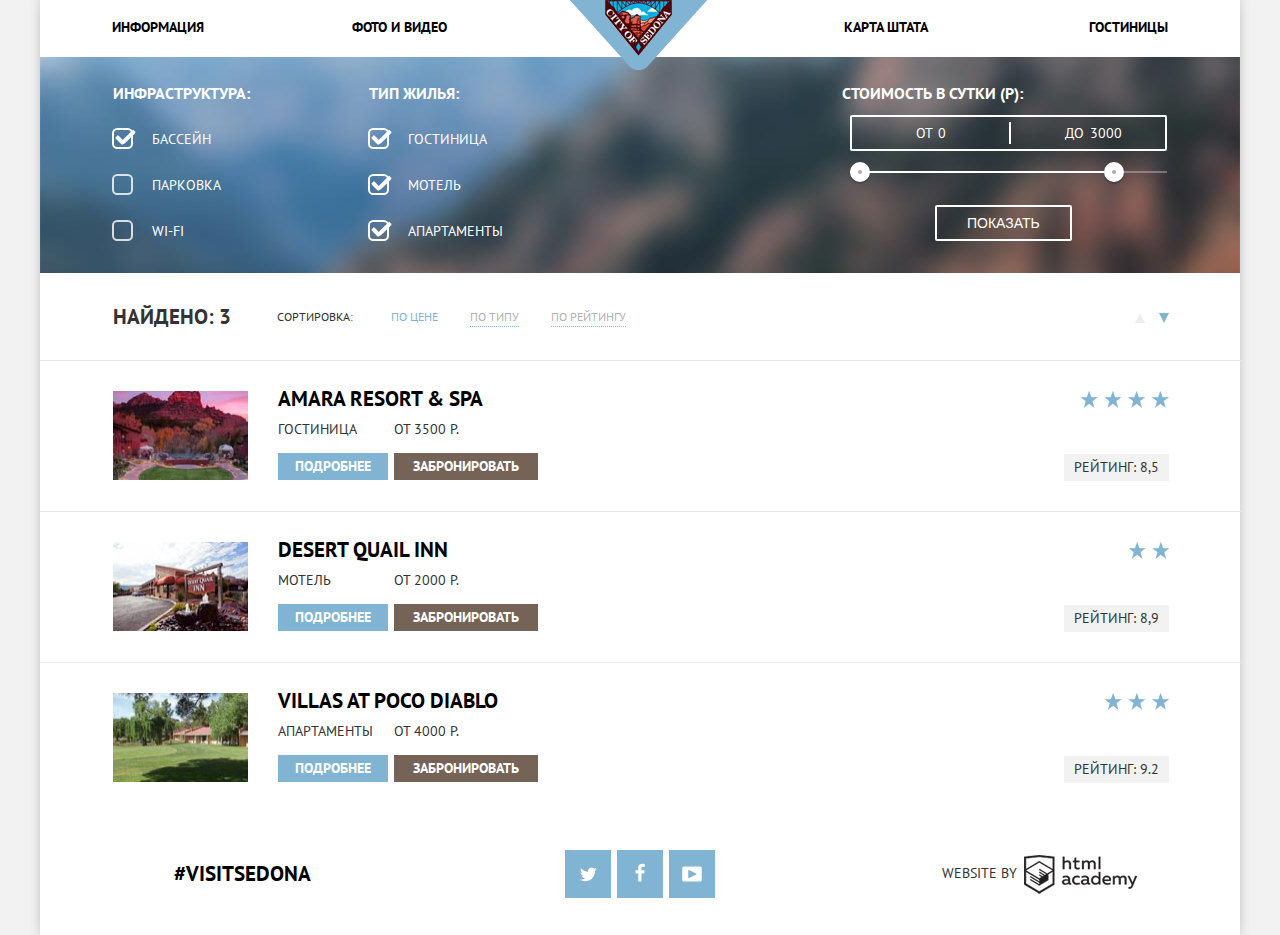
==== catalog.html @ 195c239a "Правки №4 20.11.2016" ====
<!DOCTYPE HTML>
<html lang="ru">
	<head>
		<title>Седона | Поиск гостиницы</title>
		<meta charset="utf-8">
		<link rel="stylesheet" href="https://fonts.googleapis.com/css?family=PT+Sans">
		<link rel="stylesheet" href="css/normalize.css">
		<link rel="stylesheet" href="css/style.css">
	</head>
	<body>
		<div class="container">
			<header>
				<nav class="main-navigation">
					<ul>
						<li>
							<a href="#">Информация</a>
						</li>
						<li>
							<a href="#">Фото и видео</a>
						</li>
						<li>
							<a href="#">Карта штата</a>
						</li>
						<li>
							<a>Гостиницы</a>
						</li>
					</ul>
					<div class="logo">
						<a href="index.html">
							<img src="img/logo.png" width="138" height="70" title="Главная">
						</a>
					</div>
				</nav>
			</header>
			<main>
				<div class="hotel-filter clearfix">
					<form class="hotel-filter-form" action="https://echo.htmlacademy.ru" method="get">
						<fieldset class="filter-block infrastructure">
							<legend>Инфраструктура:</legend>
							<label class="filter-checkbox">
								<input type="checkbox" name="pool" value="infrastructure" checked>
								<span class="checkbox-indicator"></span>
								Бассейн
							</label>
							<label class="filter-checkbox">
								<input type="checkbox" name="parking" value="infrastructure">
								<span class="checkbox-indicator"></span>
								Парковка
							</label>
							<label class="filter-checkbox">
								<input type="checkbox" name="wi-fi" value="infrastructure">
								<span class="checkbox-indicator"></span>
								Wi-Fi
							</label>
						</fieldset>
						<fieldset class="filter-block property-type">
							<legend>Тип жилья:</legend>
							<label class="filter-checkbox">
								<input type="checkbox" name="hotel" value="property-type" checked>
								<span class="checkbox-indicator"></span>
								Гостиница
							</label>
							<label class="filter-checkbox">
								<input type="checkbox" name="motel" value="property-type" checked>
								<span class="checkbox-indicator"></span>
								Мотель
							</label>
							<label class="filter-checkbox">
								<input type="checkbox" name="apartments" value="property-type" checked>
								<span class="checkbox-indicator"></span>
								Апартаменты
							</label>
						</fieldset>
						<fieldset class="filter-block cost-range">
							<legend class="cost-range-title">Стоимость в сутки (Р):</legend>
							<div class="price-controls">
								<label class="min-price">
									От
									<input type="text" name="min-price" value="0">
								</label>
								<label class="max-price">
									До
									<input type="text" name="max-price" value="3000">
								</label>
							</div>
							<div class="range-controls">
								<div class="scale">
									<div class="bar"></div>
								</div>
								<div class="range-toggle range-toggle-min"></div>
								<div class="range-toggle range-toggle-max"></div>
								<button class="btn filter-form-btn" type="submit" title="Показать результаты поиска">Показать</button>
						</fieldset>
					</form>
				</div>
				<div class="inner-content">
					<div class="sort clearfix">
						<p>Найдено: <span>3</span></p>
						<div class="sort-choice">
							<span>Сортировка:</span>
							<div class="sort-type">
								<a class="active">По цене</a>
								<a href="#">По типу</a>
								<a href="#">По рейтингу</a>
							</div>
							<div class="sort-arrows">
								<a class="arrow arrow-up" href="#">Стрелка вверх</a>
								<a class="arrow arrow-down active">Стрелка вниз</a>
							</div>
						</div>	
					</div>
					<div class="sort-result">
						<div class="sort-result-row">
							<div class="hotel-photo">
								<img src="img/hotels/amara-resort-spa.jpg" width="135" height="89" alt="Amara Resort &amp; SPA">
							</div>
							<div class="hotel-description">
								<h2 class="hotel-title">
									<a href="#">Amara Resort &amp; SPA</a>
								</h2>
								<div class="hotel-info">
									<span class="hotel-type">Гостиница</span>
									<a class="btn more-info-btn" href="#">Подробнее</a>
								</div>
								<div class="book-block">
									<span class="hotel-price">От 3500 Р.</span>
									<a class="btn book-btn" href="#">Забронировать</a>
								</div>
							</div>
							<div class="hotel-rate">
								<div class="hotel-rate-star amara-resort-spa"></div>
								<div class="hotel-rate-number">Рейтинг: 8,5</div>
							</div>
						</div>
						<div class="sort-result-row">
							<div class="hotel-photo">
								<img src="img/hotels/desert-quail-inn.jpg" width="135" height="89" alt="Desert Quail Inn">
							</div>
							<div class="hotel-description">
								<h2 class="hotel-title">
									<a href="#">Desert Quail Inn</a>
								</h2>
								<div class="hotel-info">
									<span class="hotel-type">Мотель</span>
									<a class="btn more-info-btn" href="#">Подробнее</a>
								</div>
								<div class="book-block">
									<span class="hotel-price">От 2000 Р.</span>
									<a class="btn book-btn" href="#">Забронировать</a>
								</div>
							</div>
							<div class="hotel-rate">
								<div class="hotel-rate-star desert-quail-inn"></div>
								<div class="hotel-rate-number">Рейтинг: 8,9</div>
							</div>
						</div>
						<div class="sort-result-row">
							<div class="hotel-photo">
								<img src="img/hotels/villas-at-poco-diablo.jpg" width="135" height="89" alt="Villas at Poco Diablo">
							</div>
								<div class="hotel-description">
								<h2 class="hotel-title">
									<a href="#">Villas at Poco Diablo</a>
								</h2>
								<div class="hotel-info">
									<span class="hotel-type">Апартаменты</span>
									<a class="btn more-info-btn" href="#">Подробнее</a>
								</div>
								<div class="book-block">
									<span class="hotel-price">От 4000 Р.</span>
									<a class="btn book-btn" href="#">Забронировать</a>
								</div>
							</div>
							<div class="hotel-rate">
								<div class="hotel-rate-star villas-poco-diablo"></div>
								<div class="hotel-rate-number">Рейтинг: 9.2</div>
							</div>
						</div>
					</div>
				</div>
			</main>
			<footer class="main-footer clearfix">
				<a class="hashtag" href="#">#VisitSedona</a>
				<div class="footer-social">
					<a class="social-button social-button-tw" href="#">Twitter</a>
					<a class="social-button social-button-fb" href="#">Facebook</a>
					<a class="social-button social-button-yt" href="#">Youtube</a>
				</div>
				<div class="copyright">
					<p class="copyright-text">Website by</p>
					<a class="copyright-icon" href="https://htmlacademy.ru">
						<img src="img/copyright-icon.png" width="113" height="39" alt="HTML Academy">
					</a>
				</div>
			</footer>
		</div>
	</body>
</html>
---- css/style.css ----
body {
	font-weight: 400;
	font-size: 14px;
	line-height: 21px;
	font-family: "PT Sans", "Arial", sans-serif;
	color: #333333;
	text-transform: uppercase;

	background-color: #f2f2f2;
}

img {
	display: block;
	max-width: 100%;
	max-height: auto;
}

.clearfix {
	content: "";
	display: table;
	clear: both;
}

.container {
	position: relative;
	width: 1200px;
	margin: 0 auto;
	background-color: #ffffff;
	box-shadow: 0 0 10px rgba(0, 1, 1, 0.2);
}


/*main-page*/


/*main-page navigation*/


.main-navigation {
	position: relative;
	padding: 0 72px;
}

.main-navigation ul {
	margin: 0;
	padding: 0;
	font-size: 0;
	list-style: none;
}

.main-navigation li {
	display: inline-block;
	width: 240px;
	padding: 14px 0;
	vertical-align: top;
}

.main-navigation li:nth-child(4n+1),
.main-navigation li:nth-child(4n+2) {
	text-align: left;
}

.main-navigation li:nth-child(4n+2) {
	margin-right: 96px;
}

.main-navigation li:nth-child(4n+3),
.main-navigation li:nth-child(4n+4) {
	text-align: right;
}

.main-navigation a {
	font-weight: 700;
	font-size: 14px;
	line-height: 26px;
	color: #000000;
	text-decoration: none;
}

.main-navigation a:hover {
	color: #81b3d2;
}

.main-navigation a:active {
	color: #b2b2b2;
}

.main-navigation .active {
	color: #766357;
}

.main-navigation .active:hover {
	color: #604e43;
}

.main-navigation .active:active {
	color: #d6d0cc;
}

.logo {
	position: absolute;
	top: 0;
	left: 530px;
	z-index: 10;
	width: 138px;
	height: 70px;
}


/*main-page main-content*/


.index-intro {
	position: relative;
	width: 100%;
	height: 507px;

	background: url("../img/main/intro-shape.png") no-repeat 0 450px,
	#7fb4d3 url("../img/main/intro-photo.jpg") no-repeat 0 -55px;
}

.intro-text {
	position: absolute;
	top: 76px;
	left: 370px;
}

.index-intro-title h1 {
	width: 500px;
	margin: 0 auto;
	margin-top: 60px;
	margin-bottom: 26px;
	font-size: 21px;
	line-height: 26px;
	text-align: center;
}

.index-intro-title p {
	width: 500px;
	margin: 0 auto;
	margin-bottom: 51px;
	font-size: 14px;
	line-height: 26px;
	text-align: center;
}

.index-left-column,
.index-center-column {
	float: left;
}

.index-right-column {
	float: right;
}

.reason-row:last-child {
	background-color: #eeeeee;
}

.reason-text {
	width: 400px;
	text-align: center;
	padding-bottom: 42px;
}

.reason-best {
	padding-bottom: 36px;
	color: #ffffff;
	background-color: #81b3d2;
}

.reason-text h2 {
	margin-top: 48px;
	margin-bottom: 25px;
	font-size: 21px;
	line-height: 21px;
}

.reason-best h2 {
	margin-top: 55px;
	margin-bottom: 25px;
	font-size: 21px;
	line-height: 21px;
}

.reason-number {
	display: block;
	margin-bottom: 21px;
}

.reason-text p {
	padding: 0 60px;
}

.reason-best p {
	padding: 0 49px;
}

.reason-photo {
	width: 800px;
}

.features-item {
	width: 400px;
	text-align: center;
}

.feature-icon {
	width: 75px;
	height: 75px;
	margin: 0 auto;
	margin-top: 59px;
	margin-bottom: 29px;
}

.house-icon {
	background: url("../img/main/house-icon.png") no-repeat 50% 50%;
	background-size: 75px 72px;
}

.burger-icon {
	background: url("../img/main/burger-icon.png") no-repeat 50% 50%;
	background-size: 74px 70px;
}

.present-icon {
	background: url("../img/main/present-icon.png") no-repeat 50% 50%;
	background-size: 64px 76px;
}

.features-item h2 {
	margin-bottom: 24px;
}

.features-item p {
	margin-bottom: 75px;
	padding: 0 55px;
	padding-bottom: 5px;
}

.hotel-search-intro strong {
	display: block;
	width: 575px;
	margin: 0 auto;
	margin-top: 57px;
	margin-bottom: 31px;
	font-weight: 700;
	font-size: 30px;
	line-height: 24px;
	text-align: center;
}

.hotel-search-intro p {
	width: 440px;
	margin: 0 auto;
	margin-bottom: 48px;
	line-height: 24px;
	text-align: center;
}

.search-form-btn {
	display: block;
	width: 568px;
	margin: 0 auto;
	padding: 29px 0;
	font-size: 21px;
	line-height: 26px;
	color: #ffffff;
	text-align: center;
	text-decoration: none;
	background-color: #766357;
}

.index-map {
	width: 1200px;
	height: 594px;
	background: #e5f0d0 url("../img/main/map.jpg") no-repeat -40px -153px;
}


/*inner-page*/


/*inner-page filter*/


.hotel-filter {
	width: 1200px;
	padding-top: 26px;
	padding-bottom: 6px;
	font-size: 0;
	color: #ffffff;
	background: #859eb3 url("../img/hotels/filter-background.jpg") no-repeat 0 -55px;
	background-size: 100% auto;
}

.hotel-filter-form {
	margin: 0 73px;
}

.filter-block {
	display: inline-block;
	vertical-align: top;
}

.infrastructure,
.property-type {
	float: left;
	width: 240px;
}

.hotel-filter-form fieldset {
	margin: 0;
	padding: 0;
	font-size: 14px;
	border: none;
}

.hotel-filter-form .property-type {
	padding-left: 16px;
}

.hotel-filter-form legend {
	margin-bottom: 25px;
	font-weight: 700;
	font-size: 16px;
	line-height: 21px;
}

.hotel-filter-form label {
	position: relative;
	display: block;
	margin: 0;
	margin-bottom: 25px;
	padding: 0;
	padding-left: 39px;
	cursor: pointer;
}

.filter-checkbox input[type="checkbox"] {
	display: none;
}

.filter-checkbox input[type="checkbox"] + .checkbox-indicator {
	position: absolute;
	top: -1px;
	left: -1px;
	z-index: 1;
	width: 17px;
	height: 17px;
	border-radius: 25%;
	border: 2px solid #ffffff;
	opacity: 0.8;
}

.filter-checkbox input[type="checkbox"]:checked + .checkbox-indicator {
	opacity: 1;
}

.filter-checkbox input[type="checkbox"]:checked + .checkbox-indicator::before {
	content: "";
	position: absolute;
	z-index: 2;
	top: 5px;
	left: 6px;
	width: 17px;
	height: 4px;
	background-color: #ffffff;
	border-radius: 15%;
}

.filter-checkbox input[type="checkbox"]:checked + .checkbox-indicator::after {
	content: "";
	position: absolute;
	top: 8px;
	left: 1px;
	width: 10px;
	height: 4px;
	background-color: #ffffff;
	border-radius: 15%;
}

.filter-checkbox input[type="checkbox"]:checked + .checkbox-indicator::before {
	transform: rotate(-45deg);
}

.filter-checkbox input[type="checkbox"]:checked + .checkbox-indicator::after {
	transform: rotate(45deg);
}

.cost-range {
	position: relative;
	float: right;
	width: 317px;
}

.cost-range .cost-range-title {
	margin-left: -8px;
	margin-bottom: 11px;
	font-weight: 600;
	font-size: 16px;
	line-height: 21px;
}

.price-controls {
	position: relative;
	height: 32px;
	margin-bottom: 20px;
	font-size: 0;
	border: 2px solid #ffffff;
	border-radius: 2px;
}

.price-controls::after {
	content: "";
	position: absolute;
	top: 5px;
	left: 157px;
	width: 2px;
	height: 22px;
	background: #ffffff;
}

.price-controls label {
	display: inline-block;
	font-size: 14px;
	line-height: 30px;
	vertical-align: top;
}

.price-controls .min-price,
.price-controls .max-price {
	width: 85px;
	padding-left: 64px;
}

.price-controls input {
	width: 50px;
	margin: 0;
	color: inherit;
	font: inherit;
	line-height: 30px;
	background: none;
	border: none;
}

.range-controls {
	position: relative;
}

.range-controls .scale {
	height: 2px;
	background: rgba(255, 255, 255, 0.3);
}

.range-controls .bar {
	width: 80%;
	height: 2px;
	background: #ffffff;
}

.range-toggle {
	position: absolute;
	top: -9px;
	width: 4px;
	height: 4px;
	background: #ababab;
	border: 8px solid #ffffff;
	border-radius: 50%;
	box-shadow: 0 2px 1px 0 rgba(0, 1, 1, 0.2);
	cursor: pointer;
}

.range-toggle:hover {
	background: #1c4f80;
}

.range-toggle-min {
	left: 0;
}

.range-toggle-max {
	left: 80%;
}

.filter-form-btn {
	display: block;
	margin-top: 32px;
	margin-left: 85px;
	padding: 6px 30px;
	font-size: 14px;
	line-height: 20px;
	color: #ffffff;
	text-transform: uppercase;
	background: transparent;
	border: 2px solid #ffffff;
	border-radius: 2px;
	cursor: pointer;
}

.filter-form-btn:hover {
	color: #000000;
	background: #ffffff;
}


/*inner-page main-content*/


.sort {
	width: 1056px;
	padding: 26px 73px;
}

.sort p {
	float: left;
	width: 138px;
	margin: 0;
	margin-top: 5px;
	margin-right: 26px;
	font-weight: 700;
	font-size: 21px;
	line-height: 26px;
}

.sort-choice span {
	float: left;
	margin-top: 9px;
	margin-right: 38px;
	font-size: 12px;
	line-height: 18px;
}

.sort-type {
	float: left;
	margin-top: 9px;
	font-size: 12px;
	line-height: 18px;
}

.sort-type a {
	display: inline-block;
	margin-right: 29px;
	color: #b1b1b1;
	text-align: center;
	text-decoration: none;
	border-bottom: 1px dotted #81b3d2;
	cursor: pointer;
}

.sort-choice a:hover {
	color: #81b3d2;
}

.sort-choice a:active {
	color: #000000;
	border: none;
}

.sort-type .active {
	color: #81b3d2;
	border: none;
}

.sort-arrows {
	float: right;
	font-size: 0;
}

.sort-arrows a {
	display: inline-block;
	padding-top: 14px;
	vertical-align: middle;
	border: none;
}

.arrow::before {
	content: "";
	display: inline-block;
	border: 10px solid #eeeeee;
	border-right-width: 5px;
	border-left-width: 5px;
	border-right-color: transparent;
	border-left-color: transparent;
}

.sort-arrows .arrow-up::before {
	margin-right: 14px;
	border-top-width: 0;
}

.arrow-down::before {
	border-bottom-width: 0;
}

.arrow:hover::before {
	border-top-color: #000000;
	border-bottom-color: #000000;
}

.arrow:active::before {
	border-top-color: #81b3d2;
	border-bottom-color: #81b3d2;
}

.arrow.active::before {
	border-top-color: #81b3d2;
	border-bottom-color: #81b3d2;
}

.sort-result-row {
	display: inline-block;
	width: 1056px;
	padding: 30px 73px;
	vertical-align: top;
	border-top: 1px solid #e5e5e5;
}

.sort-result-row .hotel-photo {
	float: left;
	width: 135px;
	height: 90px;
	margin-right: 30px;
}

.sort-result-row .hotel-description {
	float: left;
}

.sort-result-row .hotel-rate {
	float: right;
	width: 111px;
	margin: 0;
}

.hotel-description .hotel-title {
	margin-top: -5px;
	margin-bottom: 7px;
	line-height: 26px;
}

.hotel-title a {
	color: #000000;
	text-decoration: none;
}

.hotel-title a:hover {
	color: #81b3d2;
}

.hotel-title a:active {
	color: #cacaca;
}

.hotel-info,
.book-block {
	float: left;
}

.hotel-info {
	margin-right: 6px;
}

.hotel-description .hotel-type,
.hotel-description .hotel-price {
	display: block;
	margin-bottom: 13px;
}

.more-info-btn,
.book-btn {
	display: block;
	font-weight: 700;
	color: #ffffff;
	text-align: center;
	text-decoration: none;
}

.more-info-btn {
	padding: 3px 17px;
	background-color: #81b3d2;
}

.more-info-btn:hover {
	background-color: #669ec0;
}

.more-info-btn:active {
	background-color: #5496bd;
	color: #84b4d0;
}

.book-btn {
	padding: 3px 19px;
	background-color: #766357;
}

.book-btn:hover {
	background-color: #604e43;
}

.book-btn:active {
	background-color: #503e33;
	color: #857871;
}

.hotel-rate-star {
	float: right;
	width: 89px;
	height: 17px;
	margin-bottom: 46px;
	background: url("../img/hotels/star-icon.png") no-repeat;
}

.amara-resort-spa {
	background-position: 0px 0px;
}

.desert-quail-inn {
	background-position: 48px 0px;
}

.villas-poco-diablo {
	background-position: 24px 0px;
}

.hotel-rate-number {
	float: right;
	padding: 3px 10px;
	text-align: center;
	background-color: #f2f2f2;
}


/*footer*/


.main-footer {
	text-align: center;
}

.footer-transparent {
	position: absolute;
	bottom: 0;
	background-color: rgba(255, 255, 255, 0.9);
}

.main-footer .hashtag {
	float: left;
	width: 405px;
	padding: 48px 0;
	font-weight: 700;
	font-size: 21px;
	line-height: 26px;
	color: #000000;
	text-decoration: none;
}

.main-footer .hashtag:hover {
	text-decoration: underline;
}

.footer-social {
	float: left;
	width: 395px;
	padding: 37px 0;
	font-size: 0;
	text-align: center;
}

.social-button {
	display: inline-block;
	width: 46px;
	height: 48px;
	margin-right: 6px;
	text-decoration: none;
	vertical-align: top;
}

.social-button-tw {
	background: #81b3d2 url("../img/sprite.png") no-repeat;
	background-position: 5px -409px;
}

.social-button-fb {
	background: #81b3d2 url("../img/sprite.png") no-repeat;
	background-position: 8px -339px;
}

.social-button-yt {
	background: #81b3d2 url("../img/sprite.png") no-repeat;
	background-position: 3px -481px;
}

.social-button:hover {
	background-color: #669ec0;
}

.social-button:active {
	background-color: #5496bd;
}

.social-button-tw:active {
	background-position: 5px -374px;
}

.social-button-fb:active {
	background-position: 8px -300px;
}

.social-button-yt:active {
	background-position: 3px -445px;
}

.main-footer .copyright {
	float: right;
	width: 400px;
	padding: 35px 0;
}

.copyright p {
	float: left;
	width: 75px;
	margin-top: 12px;
	margin-left: 102px;
	font-size: 14px;
	line-height: 26px;
}

.copyright img {
	float: left;
	width: 113px;
	height: 39px;
	margin-top: 7px;
	margin-left: 7px;
}


/*modal-content*/


.modal-content {
	position: absolute;
	top: 2168px;
	left: 391px;
	width: 568px;
	background-color: #ffffff;
	box-shadow: 0 0 10px rgba(0, 1, 1, 0.2);
}

.modal-content-close {
	display: none;
}

.hotel-search-form {
	padding: 55px;
	font-weight: 700;
	font-size: inherit;
	line-height: 26px;
	font-family: inherit;
	color: #000000;
	text-transform: uppercase;
}

.hotel-search-form label {
	float: left;
	display: block;
	width: 112px;
	padding: 6px 0;
	cursor: pointer;
}

.hotel-search-form input {
	float: left;
	display: block;
	height: 36px;
	font-weight: 700;
	color: #000000;
	font-family: inherit;
	background-color: #f2f2f2;
	border: none;
	cursor: pointer;
}

.hotel-search-form::-webkit-input-placeholder {
	color: #000000;
	opacity: 1;
}

.hotel-search-form::-moz-placeholder {
	color: #000000;
	opacity: 1;
}

.hotel-search-form:-ms-input-placeholder {
	color: #000000;
	opacity: 1;
}

.hotel-search-form::placeholder {
	color: #000000;
	opacity: 1;
}

.booking-date {
	position: relative;
	width: 458px;
	margin-bottom: 30px;
}

.booking-date input {
	width: 292px;
	padding-left: 14px;
	padding-right: 40px;
}

.calendar-icon {
	position: absolute;
	top: 8px;
	right: 8px;
	width: 22px;
	height: 22px;
	border: none;
	background-color: blue;
	background: url("../img/sprite.png") no-repeat;
	background-position: -10px -94px;
	cursor: pointer;
}

.calendar-icon:hover {
	background: url("../img/sprite.png") no-repeat;
	background-position: -10px -52px;
}

.calendar-icon:active {
	border: none;
	background: url("../img/sprite.png") no-repeat;
	background-position: -10px -10px;
}

.booking-person {
	float: left;
	width: 226px;
	margin-bottom: 26px;
}

.booking-person input {
	width: 38px;
	margin-left: 36px;
	text-align: center;
}

.adult-number {
	margin-right: 52px;
}

.children-number {
	float: left;
	width: 180px;
}

.children-number label {
	width: 102px;
	margin: 0;
}

.children-number input {
	width: 38px;
	margin: 0;
}

.minus-btn,
.plus-btn {
	margin: 0;
	padding: 7px 15px;
	font-weight: 700;
	font-size: 21px;
	color: #a9a9a9;
	background-color: #f2f2f2;
	border: none;
	cursor: pointer;
}

.minus-btn:hover,
.plus-btn:hover {
	color: #000000;
}

.minus-btn:active,
.plus-btn:active {
	color: #81b3d2;
}

.hotel-search-btn {
	width: 458px;
	margin-top: 28px;
	padding: 16px 0;
	font-weight: 700;
	font-size: 21px;
	line-height: 26px;
	font-family: inherit;
	color: #ffffff;
	text-transform: uppercase;
	border: none;
	background-color: #81b3d2;
	cursor: pointer;
}

.hotel-search-btn:hover {
	background-color: #669ec0;
}

.hotel-search-btn:active {
	background-color: #5496bd;
	color: #88b6d1;
}
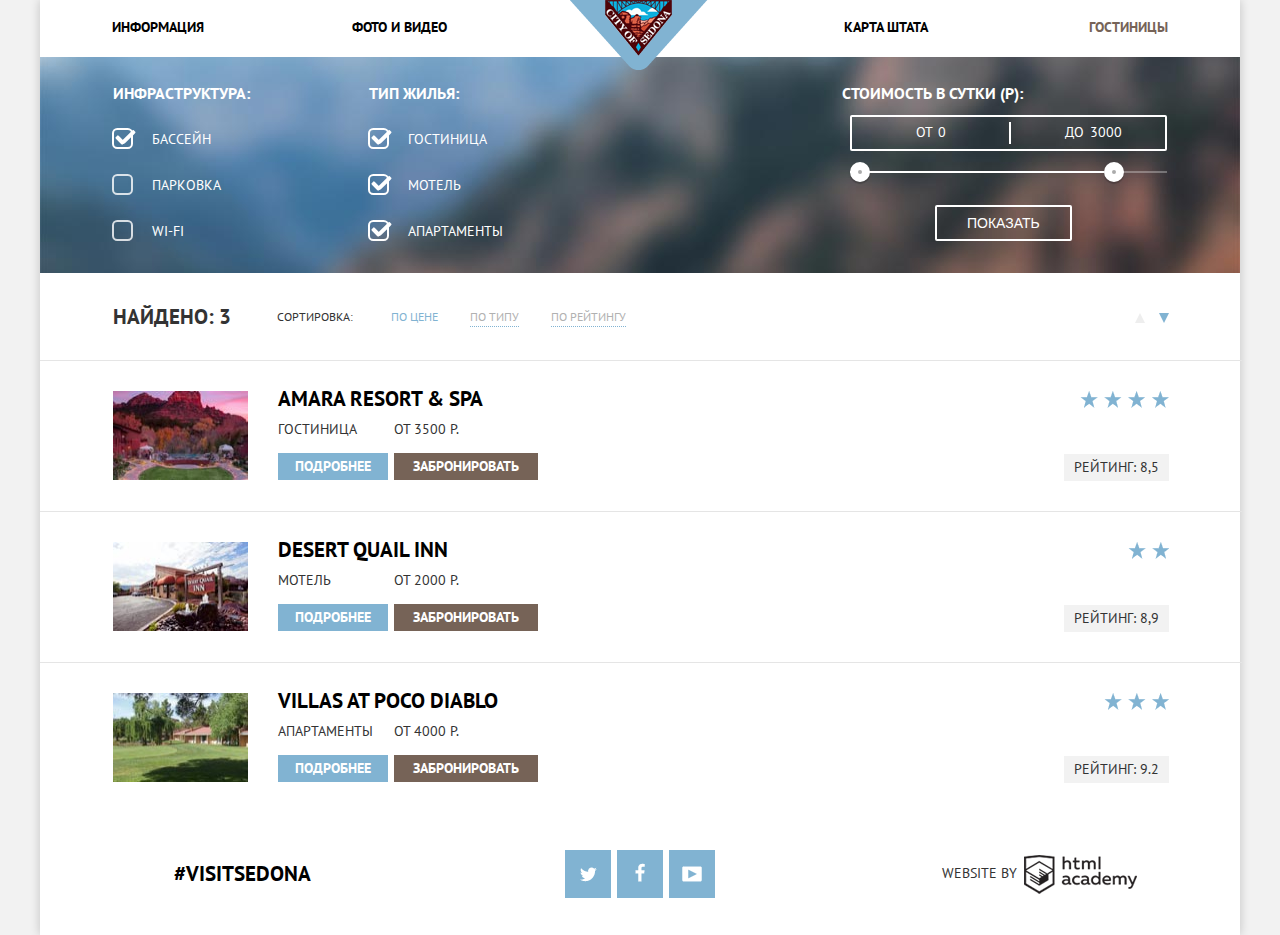
==== commit 5dc57b55: "# 7" ====
--- a/catalog.html
+++ b/catalog.html
@@ -22,7 +22,7 @@
 							<a href="#">Карта штата</a>
 						</li>
 						<li>
-							<a>Гостиницы</a>
+							<a class="active">Гостиницы</a>
 						</li>
 					</ul>
 					<div class="logo">
--- a/css/style.css
+++ b/css/style.css
@@ -136,7 +136,6 @@
 }
 
 .index-intro-title p {
-	width: 500px;
 	margin: 0 auto;
 	margin-bottom: 51px;
 	font-size: 14px;
@@ -236,6 +235,10 @@
 	margin-bottom: 75px;
 	padding: 0 55px;
 	padding-bottom: 5px;
+}
+
+.hotel-search {
+	position: relative;
 }
 
 .hotel-search-intro strong {
@@ -251,7 +254,6 @@
 }
 
 .hotel-search-intro p {
-	width: 440px;
 	margin: 0 auto;
 	margin-bottom: 48px;
 	line-height: 24px;
@@ -263,6 +265,7 @@
 	width: 568px;
 	margin: 0 auto;
 	padding: 29px 0;
+	font-weight: 700;
 	font-size: 21px;
 	line-height: 26px;
 	color: #ffffff;
@@ -345,7 +348,6 @@
 	position: absolute;
 	top: -1px;
 	left: -1px;
-	z-index: 1;
 	width: 17px;
 	height: 17px;
 	border-radius: 25%;
@@ -360,7 +362,6 @@
 .filter-checkbox input[type="checkbox"]:checked + .checkbox-indicator::before {
 	content: "";
 	position: absolute;
-	z-index: 2;
 	top: 5px;
 	left: 6px;
 	width: 17px;
@@ -381,11 +382,13 @@
 }
 
 .filter-checkbox input[type="checkbox"]:checked + .checkbox-indicator::before {
-	transform: rotate(-45deg);
+	-webkit-transform: rotate(-45deg);
+			transform: rotate(-45deg);
 }
 
 .filter-checkbox input[type="checkbox"]:checked + .checkbox-indicator::after {
-	transform: rotate(45deg);
+	-webkit-transform: rotate(45deg);
+			transform: rotate(45deg);
 }
 
 .cost-range {
@@ -439,9 +442,13 @@
 	margin: 0;
 	color: inherit;
 	font: inherit;
-	line-height: 30px;
+	line-height: 21px;
 	background: none;
 	border: none;
+}
+
+.price-controls input:focus {
+	outline: 0;
 }
 
 .range-controls {
@@ -503,6 +510,10 @@
 	background: #ffffff;
 }
 
+.filter-form-btn:focus {
+	outline: none;
+}
+
 
 /*inner-page main-content*/
 
@@ -827,12 +838,22 @@
 	line-height: 26px;
 }
 
-.copyright img {
+.copyright-icon {
 	float: left;
 	width: 113px;
 	height: 39px;
 	margin-top: 7px;
 	margin-left: 7px;
+	background: url("../img/sprite.png") no-repeat;
+	background-position: 10px 254px;
+}
+
+.copyright-icon:hover {
+	background-position: 10px 195px;
+}
+
+.copyright-icon:active {
+	background-position: 10px 136px;
 }
 
 
@@ -841,9 +862,9 @@
 
 .modal-content {
 	position: absolute;
-	top: 2168px;
-	left: 391px;
+	left: 50%;
 	width: 568px;
+	margin-left: -284px;
 	background-color: #ffffff;
 	box-shadow: 0 0 10px rgba(0, 1, 1, 0.2);
 }
@@ -865,7 +886,7 @@
 .hotel-search-form label {
 	float: left;
 	display: block;
-	width: 112px;
+	width: 110px;
 	padding: 6px 0;
 	cursor: pointer;
 }
@@ -882,22 +903,32 @@
 	cursor: pointer;
 }
 
-.hotel-search-form::-webkit-input-placeholder {
+.hotel-search-form input:hover {
+	background-color: #ebebeb;
+}
+
+.hotel-search-form input:focus {
+	background-color: #ffffff;
+	border-color: #e2e2e2;
+	outline: 2px solid #e5e5e5;
+}
+
+.hotel-search-form input::-webkit-input-placeholder {
 	color: #000000;
 	opacity: 1;
 }
 
-.hotel-search-form::-moz-placeholder {
+.hotel-search-form input::-moz-placeholder {
 	color: #000000;
 	opacity: 1;
 }
 
-.hotel-search-form:-ms-input-placeholder {
+.hotel-search-form input:-ms-input-placeholder {
 	color: #000000;
 	opacity: 1;
 }
 
-.hotel-search-form::placeholder {
+.hotel-search-form input::placeholder {
 	color: #000000;
 	opacity: 1;
 }
@@ -938,6 +969,10 @@
 	background-position: -10px -10px;
 }
 
+.calendar-icon:focus {
+	outline: none;
+}
+
 .booking-person {
 	float: left;
 	width: 226px;
@@ -946,7 +981,6 @@
 
 .booking-person input {
 	width: 38px;
-	margin-left: 36px;
 	text-align: center;
 }
 
@@ -960,7 +994,7 @@
 }
 
 .children-number label {
-	width: 102px;
+	width: 64px;
 	margin: 0;
 }
 
@@ -971,8 +1005,9 @@
 
 .minus-btn,
 .plus-btn {
+	float: left;
 	margin: 0;
-	padding: 7px 15px;
+	padding: 7px 14px;
 	font-weight: 700;
 	font-size: 21px;
 	color: #a9a9a9;
@@ -989,6 +1024,12 @@
 .minus-btn:active,
 .plus-btn:active {
 	color: #81b3d2;
+	outline: none;
+}
+
+.minus-btn:focus,
+.plus-btn:focus {
+	outline: none;
 }
 
 .hotel-search-btn {
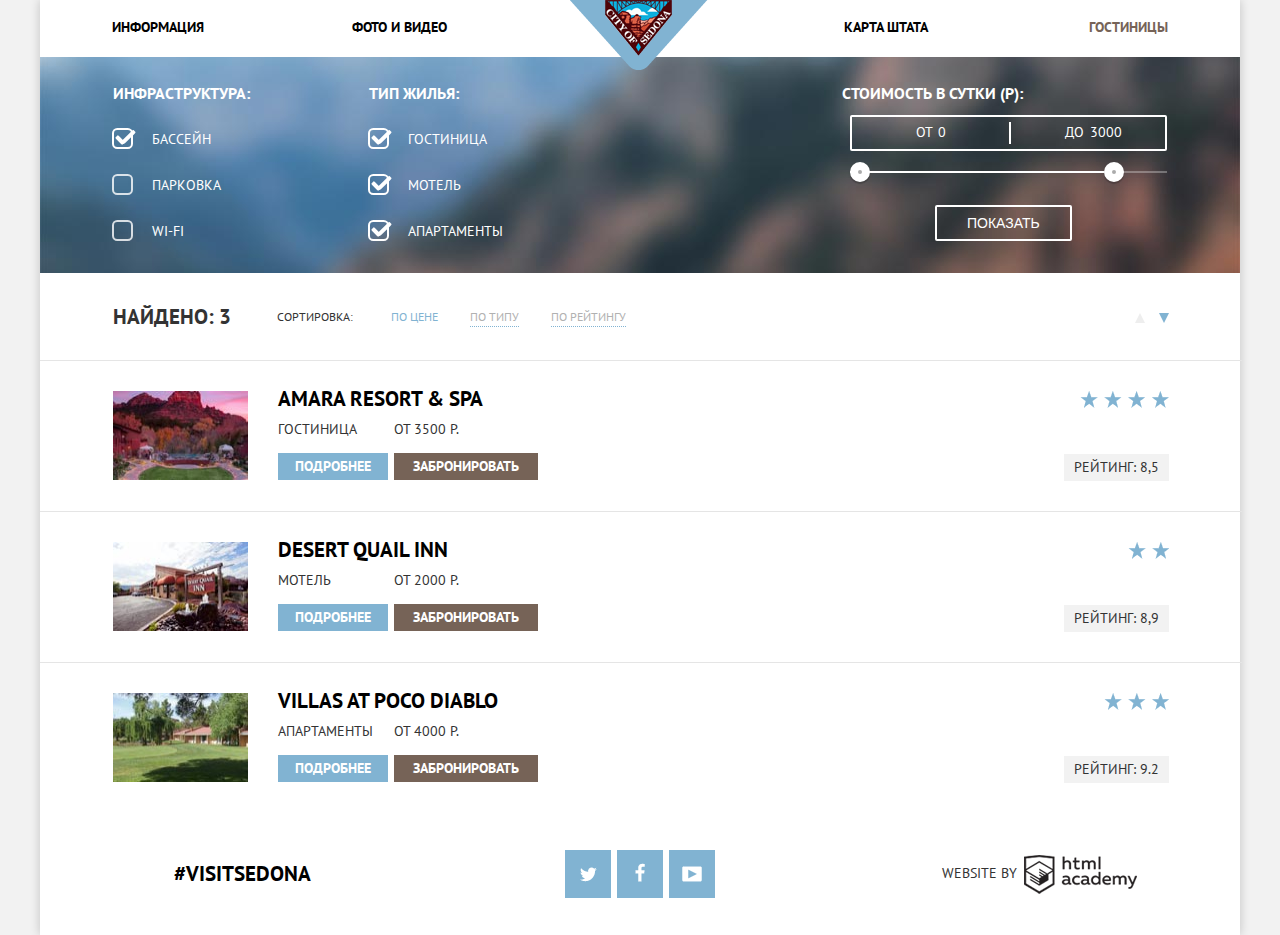
==== commit 32b6ab8c: "Правки 21.11.2016" ====
--- a/catalog.html
+++ b/catalog.html
@@ -5,7 +5,7 @@
 		<meta charset="utf-8">
 		<link rel="stylesheet" href="https://fonts.googleapis.com/css?family=PT+Sans">
 		<link rel="stylesheet" href="css/normalize.css">
-		<link rel="stylesheet" href="css/style.css">
+		<link rel="stylesheet" href="css/style-mini.css">
 	</head>
 	<body>
 		<div class="container">
@@ -188,11 +188,10 @@
 				</div>
 				<div class="copyright">
 					<p class="copyright-text">Website by</p>
-					<a class="copyright-icon" href="https://htmlacademy.ru">
-						<img src="img/copyright-icon.png" width="113" height="39" alt="HTML Academy">
-					</a>
+					<a class="copyright-icon" href="https://htmlacademy.ru"></a>
 				</div>
 			</footer>
 		</div>
+		<script type="text/javascript" src="js/script-mini.js"></script>
 	</body>
 </html>--- a/css/style-mini.css
+++ b/css/style-mini.css
@@ -0,0 +1 @@
+body{font-weight:400;font-size:14px;line-height:21px;font-family:"PT Sans","Arial",sans-serif;color:#333;text-transform:uppercase;background-color:#f2f2f2}img{display:block;max-width:100%;max-height:auto}.clearfix{content:"";display:table;clear:both}.container{position:relative;width:1200px;margin:0 auto;background-color:#fff;box-shadow:0 0 10px rgba(0,1,1,.2)}.main-navigation{position:relative;padding:0 72px}.main-navigation ul{margin:0;padding:0;font-size:0;list-style:none}.main-navigation li{display:inline-block;width:240px;padding:14px 0;vertical-align:top}.main-navigation li:nth-child(4n+1),.main-navigation li:nth-child(4n+2){text-align:left}.main-navigation li:nth-child(4n+2){margin-right:96px}.main-navigation li:nth-child(4n+3),.main-navigation li:nth-child(4n+4){text-align:right}.main-navigation a{font-weight:700;font-size:14px;line-height:26px;color:#000;text-decoration:none}.main-navigation a:hover{color:#81b3d2}.main-navigation a:active{color:#b2b2b2}.main-navigation .active{color:#766357}.main-navigation .active:hover{color:#604e43}.main-navigation .active:active{color:#d6d0cc}.logo{position:absolute;top:0;left:530px;z-index:10;width:138px;height:70px}.index-intro{position:relative;width:100%;height:507px;background:url(../img/main/intro-shape.png) no-repeat 0 450px,#7fb4d3 url(../img/main/intro-photo.jpg) no-repeat 0 -55px}.intro-text{position:absolute;top:76px;left:370px}.index-intro-title h1{width:500px;margin:60px auto 26px;font-size:21px;line-height:26px;text-align:center}.index-intro-title p{margin:0 auto 51px;font-size:14px;line-height:26px;text-align:center}.index-center-column,.index-left-column{float:left}.index-right-column{float:right}.reason-row:last-child{background-color:#eee}.reason-text{width:400px;text-align:center;padding-bottom:42px}.reason-best{padding-bottom:36px;color:#fff;background-color:#81b3d2}.reason-best h2,.reason-text h2{margin-top:48px;margin-bottom:25px;font-size:21px;line-height:21px}.reason-best h2{margin-top:55px}.reason-number{display:block;margin-bottom:21px}.reason-text p{padding:0 60px}.reason-best p{padding:0 49px}.reason-photo{width:800px}.features-item{width:400px;text-align:center}.feature-icon{width:75px;height:75px;margin:59px auto 29px}.house-icon{background:url(../img/main/house-icon.png) no-repeat 50% 50%;background-size:75px 72px}.burger-icon{background:url(../img/main/burger-icon.png) no-repeat 50% 50%;background-size:74px 70px}.present-icon{background:url(../img/main/present-icon.png) no-repeat 50% 50%;background-size:64px 76px}.features-item h2{margin-bottom:24px}.features-item p{margin-bottom:75px;padding:0 55px 5px}.hotel-search{position:relative}.hotel-search-intro strong{display:block;width:575px;margin:57px auto 31px;font-weight:700;font-size:30px;line-height:24px;text-align:center}.hotel-search-intro p,.search-form-btn{margin:0 auto 48px;line-height:24px;text-align:center}.search-form-btn{display:block;width:568px;margin:0 auto;padding:29px 0;font-weight:700;font-size:21px;line-height:26px;color:#fff;text-decoration:none;background-color:#766357}.hotel-filter{width:1200px;padding-top:26px;padding-bottom:6px;font-size:0;color:#fff;background:#859eb3 url(../img/hotels/filter-background.jpg) no-repeat 0 -55px;background-size:100% auto}.hotel-filter-form{margin:0 73px}.filter-block{display:inline-block;vertical-align:top}.infrastructure,.property-type{float:left;width:240px}.hotel-filter-form fieldset{margin:0;padding:0;font-size:14px;border:none}.hotel-filter-form .property-type{padding-left:16px}.hotel-filter-form legend{margin-bottom:25px;font-weight:700;font-size:16px;line-height:21px}.hotel-filter-form label{position:relative;display:block;margin:0 0 25px;padding:0 0 0 39px;cursor:pointer}input[type=checkbox]{display:none}input[type=checkbox]+.checkbox-indicator{position:absolute;top:-1px;left:-1px;width:17px;height:17px;border-radius:25%;border:2px solid #fff;opacity:.8}input[type=checkbox]:checked+.checkbox-indicator{opacity:1}input[type=checkbox]:checked+.checkbox-indicator::after,input[type=checkbox]:checked+.checkbox-indicator::before{content:"";position:absolute;top:5px;left:6px;width:17px;height:4px;background-color:#fff;border-radius:15%}input[type=checkbox]:checked+.checkbox-indicator::after{top:8px;left:1px;width:10px}input[type=checkbox]:checked+.checkbox-indicator::before{-webkit-transform:rotate(-45deg);transform:rotate(-45deg)}input[type=checkbox]:checked+.checkbox-indicator::after{-webkit-transform:rotate(45deg);transform:rotate(45deg)}.cost-range{position:relative;float:right;width:317px}.cost-range .cost-range-title{margin-left:-8px;margin-bottom:11px;font-weight:600;font-size:16px;line-height:21px}.price-controls{position:relative;height:32px;margin-bottom:20px;font-size:0;border:2px solid #fff;border-radius:2px}.price-controls::after{content:"";position:absolute;top:5px;left:157px;width:2px;height:22px;background:#fff}.price-controls label{display:inline-block;font-size:14px;line-height:30px;vertical-align:top}.price-controls .max-price,.price-controls .min-price{width:85px;padding-left:64px}.price-controls input{width:50px;margin:0;color:inherit;font:inherit;line-height:21px;background:0 0;border:none}.price-controls input:focus{outline:0}.range-controls{position:relative}.range-controls .scale{height:2px;background:rgba(255,255,255,.3)}.range-controls .bar{width:80%;height:2px;background:#fff}.range-toggle{position:absolute;top:-9px;width:4px;height:4px;background:#ababab;border:8px solid #fff;border-radius:50%;box-shadow:0 2px 1px 0 rgba(0,1,1,.2);cursor:pointer}.range-toggle:hover{background:#1c4f80}.range-toggle-min{left:0}.range-toggle-max{left:80%}.filter-form-btn{display:block;margin-top:32px;margin-left:85px;padding:6px 30px;font-size:14px;line-height:20px;color:#fff;text-transform:uppercase;background:0 0;border:2px solid #fff;border-radius:2px;cursor:pointer}.filter-form-btn:hover{color:#000;background:#fff}.filter-form-btn:focus{outline:none}.sort{width:1056px;padding:26px 73px}.copyright p,.sort p{float:left;line-height:26px}.sort p{margin:5px 26px 0 0;font-weight:700;width:138px;font-size:21px}.sort-choice span{margin-right:38px}.sort-choice span,.sort-type{float:left;margin-top:9px;font-size:12px;line-height:18px}.sort-type a{display:inline-block;margin-right:29px;color:#b1b1b1;text-align:center;text-decoration:none;border-bottom:1px dotted #81b3d2;cursor:pointer}.sort-choice a:hover{color:#81b3d2}.sort-choice a:active{color:#000;border:none}.sort-type .active{color:#81b3d2;border:none}.sort-arrows{float:right;font-size:0}.sort-arrows a{display:inline-block;padding-top:14px;vertical-align:middle;border:none}.arrow::before{content:"";display:inline-block;border:10px solid #eee;border-right-width:5px;border-left-width:5px;border-right-color:transparent;border-left-color:transparent}.sort-arrows .arrow-up::before{margin-right:14px;border-top-width:0}.arrow-down::before{border-bottom-width:0}.arrow:hover::before{border-top-color:#000;border-bottom-color:#000}.arrow.active::before,.arrow:active::before{border-top-color:#81b3d2;border-bottom-color:#81b3d2}.sort-result-row{display:inline-block;width:1056px;padding:30px 73px;vertical-align:top;border-top:1px solid #e5e5e5}.sort-result-row .hotel-photo{float:left;width:135px;height:90px;margin-right:30px}.book-block,.hotel-info,.sort-result-row .hotel-description{float:left}.sort-result-row .hotel-rate{float:right;width:111px;margin:0}.hotel-description .hotel-title{margin-top:-5px;margin-bottom:7px;line-height:26px}.hotel-title a{color:#000;text-decoration:none}.hotel-title a:hover{color:#81b3d2}.hotel-title a:active{color:#cacaca}.hotel-info{margin-right:6px}.hotel-description .hotel-price,.hotel-description .hotel-type{display:block;margin-bottom:13px}.book-btn,.more-info-btn{display:block;font-weight:700;color:#fff;text-align:center;text-decoration:none}.more-info-btn{padding:3px 17px;background-color:#81b3d2}.more-info-btn:hover{background-color:#669ec0}.more-info-btn:active{background-color:#5496bd;color:#84b4d0}.book-btn{padding:3px 19px;background-color:#766357}.book-btn:hover{background-color:#604e43}.book-btn:active{background-color:#503e33;color:#857871}.hotel-rate-star{float:right;width:89px;height:17px;margin-bottom:46px;background:url(../img/hotels/star-icon.png) no-repeat}.amara-resort-spa{background-position:0 0}.desert-quail-inn{background-position:48px 0}.villas-poco-diablo{background-position:24px 0}.hotel-rate-number{float:right;padding:3px 10px;text-align:center;background-color:#f2f2f2}.main-footer{text-align:center}.footer-transparent{position:absolute;bottom:0;background-color:rgba(255,255,255,.9)}.main-footer .hashtag{float:left;width:405px;padding:48px 0;font-weight:700;font-size:21px;line-height:26px;color:#000;text-decoration:none}.main-footer .hashtag:hover{text-decoration:underline}.footer-social{float:left;width:395px;padding:37px 0;font-size:0;text-align:center}.social-button{display:inline-block;width:46px;height:48px;margin-right:6px;text-decoration:none;vertical-align:top}.social-button-fb,.social-button-tw,.social-button-yt{background:#81b3d2 url(../img/sprite.png) no-repeat;background-position:5px -409px}.social-button-fb,.social-button-yt{background-position:8px -339px}.social-button-yt{background-position:3px -481px}.social-button:hover{background-color:#669ec0}.social-button:active{background-color:#5496bd}.social-button-tw:active{background-position:5px -374px}.social-button-fb:active{background-position:8px -300px}.social-button-yt:active{background-position:3px -445px}.main-footer .copyright{float:right;width:400px;padding:35px 0}.copyright p{width:75px;margin-top:12px;margin-left:102px;font-size:14px}.copyright-icon{float:left;display:block;width:113px;height:39px;margin-top:7px;margin-left:7px;background:url(../img/sprite.png) no-repeat;background-position:-10px -254px}.copyright-icon:hover{background-position:-10px -195px}.copyright-icon:active{background-position:-10px -136px}@-webkit-keyframes bounce{0%{-webkit-transform:translateY(2000px);transform:translateY(2000px)}70%{-webkit-transform:translateY(30px);transform:translateY(30px)}90%{-webkit-transform:translateY(-10px);transform:translateY(-10px)}to{-webkit-transform:translateY(0);transform:translateY(0)}}@keyframes bounce{0%{-webkit-transform:translateY(2000px);transform:translateY(2000px)}70%{-webkit-transform:translateY(30px);transform:translateY(30px)}90%{-webkit-transform:translateY(-10px);transform:translateY(-10px)}to{-webkit-transform:translateY(0);transform:translateY(0)}}@-webkit-keyframes shake{0%,to{-webkit-transform:translateX(0);transform:translateX(0)}10%,30%,50%,70%,90%{-webkit-transform:translateX(-10px);transform:translateX(-10px)}20%,40%,60%,80%{-webkit-transform:translateX(10px);transform:translateX(10px)}}@keyframes shake{0%,to{-webkit-transform:translateX(0);transform:translateX(0)}10%,30%,50%,70%,90%{-webkit-transform:translateX(-10px);transform:translateX(-10px)}20%,40%,60%,80%{-webkit-transform:translateX(10px);transform:translateX(10px)}}.modal-content{position:absolute;left:50%;width:568px;margin-left:-284px;background-color:#fff;box-shadow:0 0 10px rgba(0,1,1,.2);-webkit-animation:bounce .6s;animation:bounce .6s}.modal-content-close{display:none}.modal-content-error{-webkit-animation:shake .6s;animation:shake .6s}.hotel-search-form,.hotel-search-form input{font-weight:700;color:#000;font-family:inherit}.hotel-search-form{padding:55px;font-size:inherit;line-height:26px;text-transform:uppercase}.hotel-search-form label{float:left;display:block;width:110px;padding:6px 0;cursor:pointer}.hotel-search-form input{float:left;display:block;height:36px;background-color:#f2f2f2;border:none;cursor:pointer}.hotel-search-form input:hover{background-color:#ebebeb}.hotel-search-form input:focus{background-color:#fff;border-color:#e2e2e2;outline:2px solid #e5e5e5}.hotel-search-form input::-webkit-input-placeholder{color:#000;opacity:1}.hotel-search-form input::-moz-placeholder{color:#000;opacity:1}.hotel-search-form input:-ms-input-placeholder{color:#000;opacity:1}.hotel-search-form input::placeholder{color:#000;opacity:1}.booking-date{position:relative;width:458px;margin-bottom:30px}.booking-date input{width:292px;padding-left:14px;padding-right:40px}.calendar-icon{position:absolute;top:8px;right:8px;width:22px;height:22px;border:none;background-color:#00f;background:url(../img/sprite.png) no-repeat;background-position:-10px -94px;cursor:pointer}.calendar-icon:active,.calendar-icon:hover{background:url(../img/sprite.png) no-repeat;background-position:-10px -52px}.calendar-icon:active{border:none;background-position:-10px -10px}.calendar-icon:focus{outline:none}.booking-person{float:left;width:226px;margin-bottom:26px}.booking-person input{width:38px;text-align:center}.adult-number{margin-right:52px}.children-number{float:left;width:180px}.children-number label{width:64px;margin:0}.children-number input{width:38px;margin:0}.minus-btn,.plus-btn{float:left;margin:0;padding:7px 14px;font-weight:700;font-size:21px;color:#a9a9a9;background-color:#f2f2f2;border:none;cursor:pointer}.minus-btn:hover,.plus-btn:hover{color:#000}.minus-btn:active,.plus-btn:active{color:#81b3d2;outline:none}.minus-btn:focus,.plus-btn:focus{outline:none}.hotel-search-btn{width:458px;margin-top:28px;padding:16px 0;font-weight:700;font-size:21px;line-height:26px;font-family:inherit;color:#fff;text-transform:uppercase;border:none;background-color:#81b3d2;cursor:pointer}.hotel-search-btn:hover{background-color:#669ec0}.hotel-search-btn:active{background-color:#5496bd;color:#88b6d1}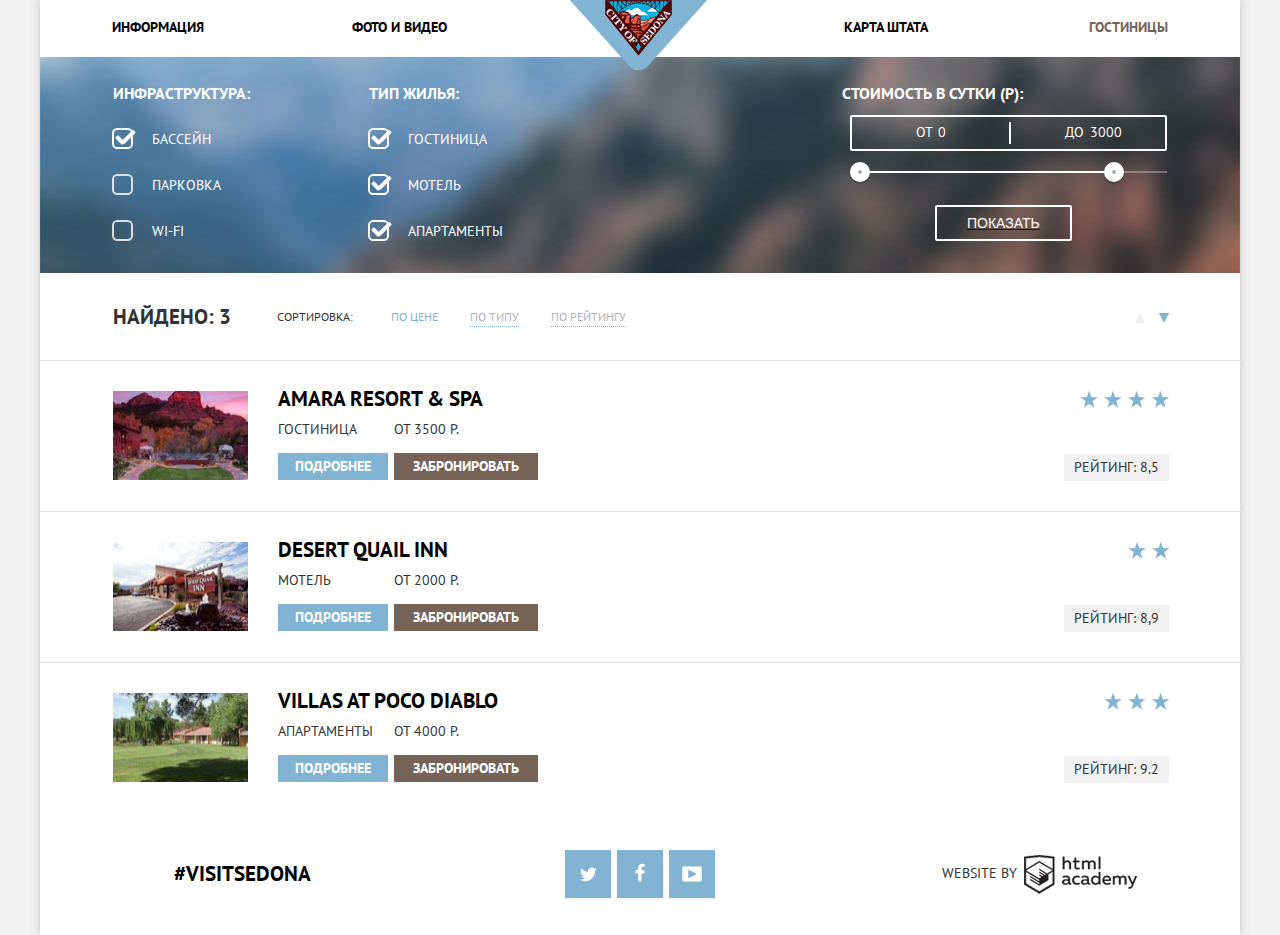
==== commit 7959d5d2: "Правки №2 21.11.2016" ====
--- a/catalog.html
+++ b/catalog.html
@@ -5,7 +5,7 @@
 		<meta charset="utf-8">
 		<link rel="stylesheet" href="https://fonts.googleapis.com/css?family=PT+Sans">
 		<link rel="stylesheet" href="css/normalize.css">
-		<link rel="stylesheet" href="css/style-mini.css">
+		<link rel="stylesheet" href="css/style.min.css">
 	</head>
 	<body>
 		<div class="container">
@@ -89,7 +89,9 @@
 								</div>
 								<div class="range-toggle range-toggle-min"></div>
 								<div class="range-toggle range-toggle-max"></div>
-								<button class="btn filter-form-btn" type="submit" title="Показать результаты поиска">Показать</button>
+								<a href="#">
+									<button class="btn filter-form-btn" type="submit" title="Показать результаты поиска">Показать</button>
+								</a>
 						</fieldset>
 					</form>
 				</div>
@@ -192,6 +194,6 @@
 				</div>
 			</footer>
 		</div>
-		<script type="text/javascript" src="js/script-mini.js"></script>
+		<script type="text/javascript" src="js/script.min.js"></script>
 	</body>
 </html>--- a/css/style.min.css
+++ b/css/style.min.css
@@ -0,0 +1 @@
+.filter-form-btn:focus,.price-controls input:focus{outline:0}.filter-form-btn,.hotel-search-btn,.hotel-search-form,body{text-transform:uppercase}body{font-weight:400;font-size:14px;line-height:21px;font-family:"PT Sans",Arial,sans-serif;color:#333;background-color:#f2f2f2}img{display:block;max-width:100%;max-height:auto}.clearfix{content:"";display:table;clear:both}.container{position:relative;width:1200px;margin:0 auto;background-color:#fff;box-shadow:0 0 10px rgba(0,1,1,.2)}.main-navigation{position:relative;padding:0 72px}.main-navigation ul{margin:0;padding:0;font-size:0;list-style:none}.main-navigation li{display:inline-block;width:240px;padding:14px 0;vertical-align:top}.main-navigation li:nth-child(4n+1),.main-navigation li:nth-child(4n+2){text-align:left}.main-navigation li:nth-child(4n+2){margin-right:96px}.main-navigation li:nth-child(4n+3),.main-navigation li:nth-child(4n+4){text-align:right}.main-navigation a{font-weight:700;font-size:14px;line-height:26px;color:#000;text-decoration:none}.main-navigation a:hover{color:#81b3d2}.main-navigation a:active{color:#b2b2b2}.main-navigation .active{color:#766357}.main-navigation .active:hover{color:#604e43}.main-navigation .active:active{color:#d6d0cc}.logo{position:absolute;top:0;left:530px;z-index:10;width:138px;height:70px}.index-intro{position:relative;width:100%;height:507px;background:url(../img/main/intro-shape.png) 0 450px no-repeat,url(../img/main/intro-photo.jpg) 0 -55px no-repeat #7fb4d3}.intro-text{position:absolute;top:76px;left:370px}.index-intro-title h1{width:500px;margin:60px auto 26px;font-size:21px;line-height:26px;text-align:center}.index-intro-title p{margin:0 auto 51px;font-size:14px;line-height:26px;text-align:center}.reason-best h2,.reason-text h2{margin-bottom:25px;font-size:21px;line-height:21px}.index-center-column,.index-left-column{float:left}.index-right-column{float:right}.reason-row:last-child{background-color:#eee}.reason-text{width:400px;text-align:center;padding-bottom:42px}.reason-best{padding-bottom:36px;color:#fff;background-color:#81b3d2}.reason-text h2{margin-top:48px}.reason-best h2{margin-top:55px}.reason-number{display:block;margin-bottom:21px}.reason-text p{padding:0 60px}.reason-best p{padding:0 49px}.reason-photo{width:800px}.features-item{width:400px;text-align:center}.feature-icon{width:75px;height:75px;margin:59px auto 29px}.house-icon{background:url(../img/main/house-icon.png) 50% 50% no-repeat;background-size:75px 72px}.burger-icon{background:url(../img/main/burger-icon.png) 50% 50% no-repeat;background-size:74px 70px}.present-icon{background:url(../img/main/present-icon.png) 50% 50% no-repeat;background-size:64px 76px}.features-item h2{margin-bottom:24px}.features-item p{margin-bottom:75px;padding:0 55px 5px}.hotel-search{position:relative}.hotel-search-intro strong{display:block;width:575px;margin:57px auto 31px;font-weight:700;font-size:30px;line-height:24px;text-align:center}.hotel-search-intro p{margin:0 auto 48px;line-height:24px;text-align:center}.search-form-btn{display:block;width:568px;margin:0 auto;padding:29px 0;font-weight:700;font-size:21px;line-height:26px;color:#fff;text-align:center;text-decoration:none;background-color:#766357}.index-map{background:url(..img/main/map.jpg) #cbdda9;background-size:1200px 594px}.hotel-filter{width:1200px;padding-top:26px;padding-bottom:6px;font-size:0;color:#fff;background:url(../img/hotels/filter-background.jpg) 0 -55px no-repeat #859eb3;background-size:100% auto}.hotel-filter-form{margin:0 73px}.filter-block{display:inline-block;vertical-align:top}.infrastructure,.property-type{float:left;width:240px}.hotel-filter-form fieldset{margin:0;padding:0;font-size:14px;border:none}.hotel-filter-form .property-type{padding-left:16px}.hotel-filter-form legend{margin-bottom:25px;font-weight:700;font-size:16px;line-height:21px}.hotel-filter-form label{position:relative;display:block;margin:0 0 25px;padding:0 0 0 39px;cursor:pointer}input[type=checkbox]{display:none}input[type=checkbox]+.checkbox-indicator{position:absolute;top:-1px;left:-1px;width:17px;height:17px;border-radius:25%;border:2px solid #fff;opacity:.8}input[type=checkbox]:checked+.checkbox-indicator{opacity:1}input[type=checkbox]:checked+.checkbox-indicator::before{content:"";position:absolute;top:5px;left:6px;width:17px;height:4px;background-color:#fff;border-radius:15%;-webkit-transform:rotate(-45deg);transform:rotate(-45deg)}input[type=checkbox]:checked+.checkbox-indicator::after{content:"";position:absolute;top:8px;left:1px;width:10px;height:4px;background-color:#fff;border-radius:15%;-webkit-transform:rotate(45deg);transform:rotate(45deg)}.cost-range{position:relative;float:right;width:317px}.cost-range .cost-range-title{margin-left:-8px;margin-bottom:11px;font-weight:600;font-size:16px;line-height:21px}.price-controls{position:relative;height:32px;margin-bottom:20px;font-size:0;border:2px solid #fff;border-radius:2px}.price-controls::after{content:"";position:absolute;top:5px;left:157px;width:2px;height:22px;background:#fff}.price-controls label{display:inline-block;font-size:14px;line-height:30px;vertical-align:top}.price-controls .max-price,.price-controls .min-price{width:85px;padding-left:64px}.price-controls input{width:50px;margin:0;color:inherit;font:inherit;line-height:21px;background:0 0;border:none}.range-controls{position:relative}.range-controls .scale{height:2px;background:rgba(255,255,255,.3)}.range-controls .bar{width:80%;height:2px;background:#fff}.range-toggle{position:absolute;top:-9px;width:4px;height:4px;background:#ababab;border:8px solid #fff;border-radius:50%;box-shadow:0 2px 1px 0 rgba(0,1,1,.2);cursor:pointer}.range-toggle:hover{background:#1c4f80}.range-toggle-min{left:0}.range-toggle-max{left:80%}.filter-form-btn{display:block;margin-top:32px;margin-left:85px;padding:6px 30px;font-size:14px;line-height:20px;color:#fff;background:0 0;border:2px solid #fff;border-radius:2px;cursor:pointer}.arrow::before,.sort-arrows a,.sort-result-row,.sort-type a{display:inline-block}.filter-form-btn:hover{color:#000;background:#fff}.sort{width:1056px;padding:26px 73px}.sort p{float:left;width:138px;margin:5px 26px 0 0;font-weight:700;font-size:21px;line-height:26px}.sort-choice span,.sort-type{float:left;margin-top:9px;font-size:12px;line-height:18px}.sort-choice span{margin-right:38px}.sort-type a{margin-right:29px;color:#b1b1b1;text-align:center;text-decoration:none;border-bottom:1px dotted #81b3d2;cursor:pointer}.sort-choice a:hover{color:#81b3d2}.sort-choice a:active{color:#000;border:none}.sort-type .active{color:#81b3d2;border:none}.sort-arrows{float:right;font-size:0}.sort-arrows a{padding-top:14px;vertical-align:middle;border:none}.arrow::before{content:"";border:10px solid #eee;border-right-width:5px;border-left-width:5px;border-right-color:transparent;border-left-color:transparent}.sort-arrows .arrow-up::before{margin-right:14px;border-top-width:0}.arrow-down::before{border-bottom-width:0}.arrow:hover::before{border-top-color:#000;border-bottom-color:#000}.arrow.active::before,.arrow:active::before{border-top-color:#81b3d2;border-bottom-color:#81b3d2}.sort-result-row{width:1056px;padding:30px 73px;vertical-align:top;border-top:1px solid #e5e5e5}.sort-result-row .hotel-photo{float:left;width:135px;height:90px;margin-right:30px}.sort-result-row .hotel-description{float:left}.sort-result-row .hotel-rate{float:right;width:111px;margin:0}.hotel-info,.social-button{margin-right:6px}.hotel-description .hotel-title{margin-top:-5px;margin-bottom:7px;line-height:26px}.hotel-title a{color:#000;text-decoration:none}.hotel-title a:hover{color:#81b3d2}.hotel-title a:active{color:#cacaca}.book-block,.hotel-info{float:left}.hotel-description .hotel-price,.hotel-description .hotel-type{display:block;margin-bottom:13px}.book-btn,.more-info-btn{display:block;font-weight:700;color:#fff;text-align:center;text-decoration:none}.more-info-btn{padding:3px 17px;background-color:#81b3d2}.more-info-btn:hover{background-color:#669ec0}.more-info-btn:active{background-color:#5496bd;color:#84b4d0}.book-btn{padding:3px 19px;background-color:#766357}.book-btn:hover{background-color:#604e43}.book-btn:active{background-color:#503e33;color:#857871}.hotel-rate-star{float:right;width:89px;height:17px;margin-bottom:46px;background:url(../img/hotels/star-icon.png) no-repeat}.amara-resort-spa{background-position:0 0}.desert-quail-inn{background-position:48px 0}.villas-poco-diablo{background-position:24px 0}.hotel-rate-number{float:right;padding:3px 10px;text-align:center;background-color:#f2f2f2}.main-footer{text-align:center}.footer-transparent{position:absolute;bottom:0;background-color:rgba(255,255,255,.9)}.main-footer .hashtag{float:left;width:405px;padding:48px 0;font-weight:700;font-size:21px;line-height:26px;color:#000;text-decoration:none}.main-footer .hashtag:hover{text-decoration:underline}.footer-social{float:left;width:395px;padding:37px 0;font-size:0;text-align:center}.social-button{display:inline-block;width:46px;height:48px;text-decoration:none;vertical-align:top}.social-button-tw{background:url(../img/sprite.png) 5px -409px no-repeat #81b3d2}.social-button-fb{background:url(../img/sprite.png) 8px -339px no-repeat #81b3d2}.social-button-yt{background:url(../img/sprite.png) 3px -481px no-repeat #81b3d2}.social-button:hover{background-color:#669ec0}.social-button:active{background-color:#5496bd}.social-button-tw:active{background-position:5px -374px}.social-button-fb:active{background-position:8px -300px}.social-button-yt:active{background-position:3px -445px}.main-footer .copyright{float:right;width:400px;padding:35px 0}.copyright p{float:left;width:75px;margin-top:12px;margin-left:102px;font-size:14px;line-height:26px}.copyright-icon{float:left;display:block;width:113px;height:39px;margin-top:7px;margin-left:7px;background:url(../img/sprite.png) -10px -254px no-repeat}.copyright-icon:hover{background-position:-10px -195px}.copyright-icon:active{background-position:-10px -136px}@-webkit-keyframes bounce{0%{-webkit-transform:translateY(2000px);transform:translateY(2000px)}70%{-webkit-transform:translateY(30px);transform:translateY(30px)}90%{-webkit-transform:translateY(-10px);transform:translateY(-10px)}100%{-webkit-transform:translateY(0);transform:translateY(0)}}@keyframes bounce{0%{-webkit-transform:translateY(2000px);transform:translateY(2000px)}70%{-webkit-transform:translateY(30px);transform:translateY(30px)}90%{-webkit-transform:translateY(-10px);transform:translateY(-10px)}100%{-webkit-transform:translateY(0);transform:translateY(0)}}@-webkit-keyframes shake{0%,100%{-webkit-transform:translateX(0);transform:translateX(0)}10%,30%,50%,70%,90%{-webkit-transform:translateX(-10px);transform:translateX(-10px)}20%,40%,60%,80%{-webkit-transform:translateX(10px);transform:translateX(10px)}}@keyframes shake{0%,100%{-webkit-transform:translateX(0);transform:translateX(0)}10%,30%,50%,70%,90%{-webkit-transform:translateX(-10px);transform:translateX(-10px)}20%,40%,60%,80%{-webkit-transform:translateX(10px);transform:translateX(10px)}}.modal-content{position:absolute;left:50%;width:568px;margin-left:-284px;background-color:#fff;box-shadow:0 0 10px rgba(0,1,1,.2);-webkit-animation:bounce .6s;animation:bounce .6s}.modal-content-close{display:none}.modal-content-error{-webkit-animation:shake .6s;animation:shake .6s}.hotel-search-form{padding:55px;font-weight:700;font-size:inherit;line-height:26px;font-family:inherit;color:#000}.hotel-search-btn,.minus-btn,.plus-btn{font-weight:700;font-size:21px;cursor:pointer}.hotel-search-form label{float:left;display:block;width:110px;padding:6px 0;cursor:pointer}.hotel-search-form input{float:left;display:block;height:36px;font-weight:700;color:#000;font-family:inherit;background-color:#f2f2f2;border:none;cursor:pointer}.hotel-search-form input:hover{background-color:#ebebeb}.hotel-search-form input:focus{background-color:#fff;border-color:#e2e2e2;outline:#e5e5e5 solid 2px}.calendar-icon:focus,.minus-btn:focus,.plus-btn:focus{outline:0}.hotel-search-form input::-webkit-input-placeholder{color:#000;opacity:1}.hotel-search-form input::-moz-placeholder{color:#000;opacity:1}.hotel-search-form input:-ms-input-placeholder{color:#000;opacity:1}.hotel-search-form input::placeholder{color:#000;opacity:1}.booking-date{position:relative;width:458px;margin-bottom:30px}.booking-date input{width:292px;padding-left:14px;padding-right:40px}.calendar-icon{position:absolute;top:8px;right:8px;width:22px;height:22px;border:none;background:url(../img/sprite.png) -10px -94px no-repeat;cursor:pointer}.calendar-icon:hover{background:url(../img/sprite.png) -10px -52px no-repeat}.calendar-icon:active{border:none;background:url(../img/sprite.png) -10px -10px no-repeat}.booking-person{float:left;width:226px;margin-bottom:26px}.booking-person input{width:38px;text-align:center}.adult-number{margin-right:52px}.children-number{float:left;width:180px}.children-number label{width:64px;margin:0}.children-number input{width:38px;margin:0}.minus-btn,.plus-btn{float:left;margin:0;padding:7px 14px;color:#a9a9a9;background-color:#f2f2f2;border:none}.minus-btn:hover,.plus-btn:hover{color:#000}.minus-btn:active,.plus-btn:active{color:#81b3d2;outline:0}.hotel-search-btn{width:458px;margin-top:28px;padding:16px 0;line-height:26px;font-family:inherit;color:#fff;border:none;background-color:#81b3d2}.hotel-search-btn:hover{background-color:#669ec0}.hotel-search-btn:active{background-color:#5496bd;color:#88b6d1}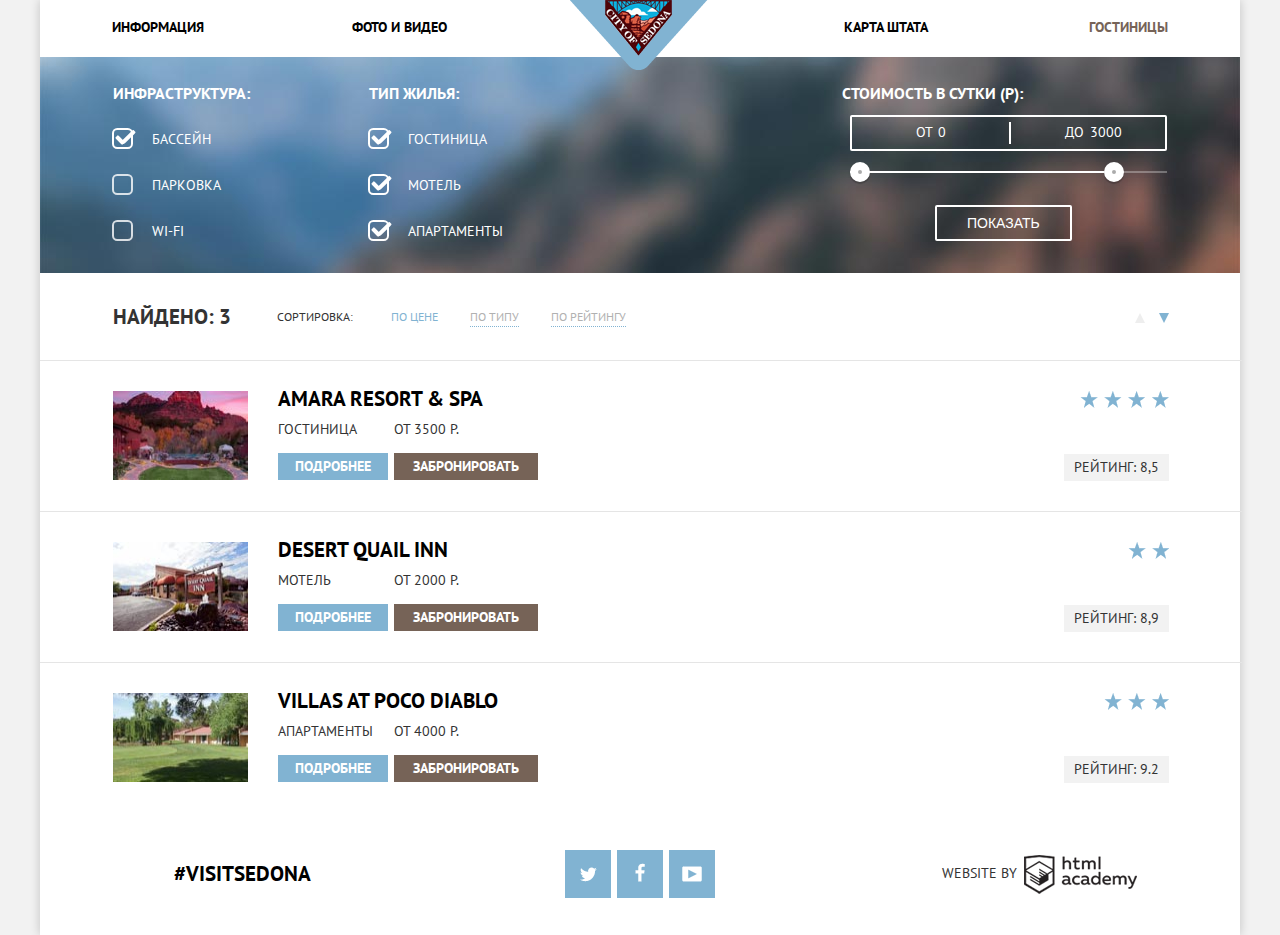
==== commit 011e0b71: "Правки №3 21.11.2016" ====
--- a/catalog.html
+++ b/catalog.html
@@ -89,9 +89,7 @@
 								</div>
 								<div class="range-toggle range-toggle-min"></div>
 								<div class="range-toggle range-toggle-max"></div>
-								<a href="#">
-									<button class="btn filter-form-btn" type="submit" title="Показать результаты поиска">Показать</button>
-								</a>
+								<button class="btn filter-form-btn" type="submit" title="Показать результаты поиска">Показать</button>
 						</fieldset>
 					</form>
 				</div>
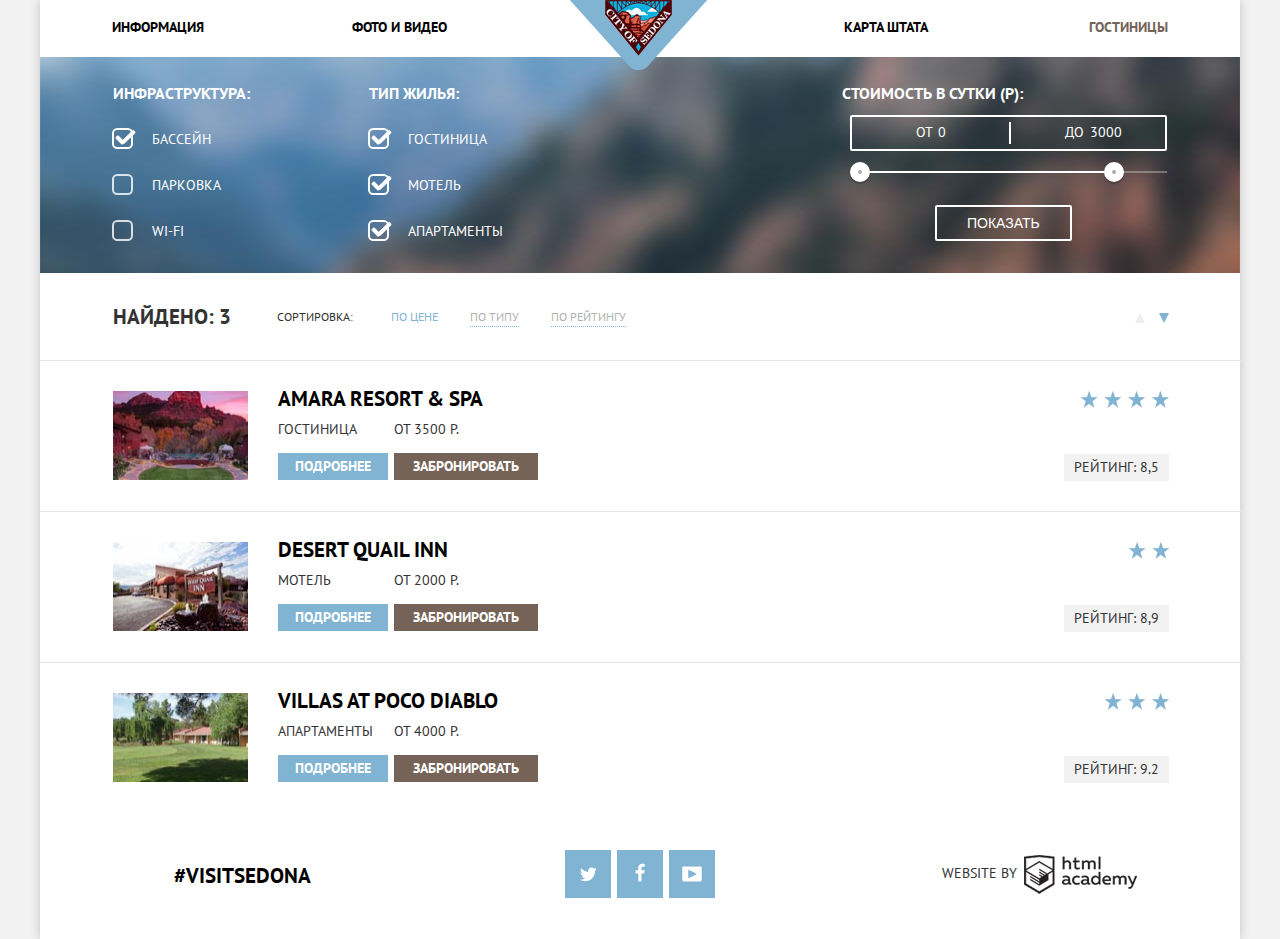
==== commit 41011a43: "Правки 23.11.2016" ====
--- a/catalog.html
+++ b/catalog.html
@@ -3,8 +3,8 @@
 	<head>
 		<title>Седона | Поиск гостиницы</title>
 		<meta charset="utf-8">
-		<link rel="stylesheet" href="https://fonts.googleapis.com/css?family=PT+Sans">
-		<link rel="stylesheet" href="css/normalize.css">
+		<link rel="stylesheet" href="https://fonts.googleapis.com/css?family=PT+Sans:400,700">
+		<link rel="stylesheet" href="css/normalize.min.css">
 		<link rel="stylesheet" href="css/style.min.css">
 	</head>
 	<body>
@@ -27,7 +27,7 @@
 					</ul>
 					<div class="logo">
 						<a href="index.html">
-							<img src="img/logo.png" width="138" height="70" title="Главная">
+							<img src="img/logo.png" width="138" height="70" alt="Главная">
 						</a>
 					</div>
 				</nav>
@@ -90,6 +90,7 @@
 								<div class="range-toggle range-toggle-min"></div>
 								<div class="range-toggle range-toggle-max"></div>
 								<button class="btn filter-form-btn" type="submit" title="Показать результаты поиска">Показать</button>
+							</div>	
 						</fieldset>
 					</form>
 				</div>
@@ -192,6 +193,5 @@
 				</div>
 			</footer>
 		</div>
-		<script type="text/javascript" src="js/script.min.js"></script>
 	</body>
 </html>--- a/css/style.min.css
+++ b/css/style.min.css
@@ -1 +1 @@
-.filter-form-btn:focus,.price-controls input:focus{outline:0}.filter-form-btn,.hotel-search-btn,.hotel-search-form,body{text-transform:uppercase}body{font-weight:400;font-size:14px;line-height:21px;font-family:"PT Sans",Arial,sans-serif;color:#333;background-color:#f2f2f2}img{display:block;max-width:100%;max-height:auto}.clearfix{content:"";display:table;clear:both}.container{position:relative;width:1200px;margin:0 auto;background-color:#fff;box-shadow:0 0 10px rgba(0,1,1,.2)}.main-navigation{position:relative;padding:0 72px}.main-navigation ul{margin:0;padding:0;font-size:0;list-style:none}.main-navigation li{display:inline-block;width:240px;padding:14px 0;vertical-align:top}.main-navigation li:nth-child(4n+1),.main-navigation li:nth-child(4n+2){text-align:left}.main-navigation li:nth-child(4n+2){margin-right:96px}.main-navigation li:nth-child(4n+3),.main-navigation li:nth-child(4n+4){text-align:right}.main-navigation a{font-weight:700;font-size:14px;line-height:26px;color:#000;text-decoration:none}.main-navigation a:hover{color:#81b3d2}.main-navigation a:active{color:#b2b2b2}.main-navigation .active{color:#766357}.main-navigation .active:hover{color:#604e43}.main-navigation .active:active{color:#d6d0cc}.logo{position:absolute;top:0;left:530px;z-index:10;width:138px;height:70px}.index-intro{position:relative;width:100%;height:507px;background:url(../img/main/intro-shape.png) 0 450px no-repeat,url(../img/main/intro-photo.jpg) 0 -55px no-repeat #7fb4d3}.intro-text{position:absolute;top:76px;left:370px}.index-intro-title h1{width:500px;margin:60px auto 26px;font-size:21px;line-height:26px;text-align:center}.index-intro-title p{margin:0 auto 51px;font-size:14px;line-height:26px;text-align:center}.reason-best h2,.reason-text h2{margin-bottom:25px;font-size:21px;line-height:21px}.index-center-column,.index-left-column{float:left}.index-right-column{float:right}.reason-row:last-child{background-color:#eee}.reason-text{width:400px;text-align:center;padding-bottom:42px}.reason-best{padding-bottom:36px;color:#fff;background-color:#81b3d2}.reason-text h2{margin-top:48px}.reason-best h2{margin-top:55px}.reason-number{display:block;margin-bottom:21px}.reason-text p{padding:0 60px}.reason-best p{padding:0 49px}.reason-photo{width:800px}.features-item{width:400px;text-align:center}.feature-icon{width:75px;height:75px;margin:59px auto 29px}.house-icon{background:url(../img/main/house-icon.png) 50% 50% no-repeat;background-size:75px 72px}.burger-icon{background:url(../img/main/burger-icon.png) 50% 50% no-repeat;background-size:74px 70px}.present-icon{background:url(../img/main/present-icon.png) 50% 50% no-repeat;background-size:64px 76px}.features-item h2{margin-bottom:24px}.features-item p{margin-bottom:75px;padding:0 55px 5px}.hotel-search{position:relative}.hotel-search-intro strong{display:block;width:575px;margin:57px auto 31px;font-weight:700;font-size:30px;line-height:24px;text-align:center}.hotel-search-intro p{margin:0 auto 48px;line-height:24px;text-align:center}.search-form-btn{display:block;width:568px;margin:0 auto;padding:29px 0;font-weight:700;font-size:21px;line-height:26px;color:#fff;text-align:center;text-decoration:none;background-color:#766357}.index-map{background:url(..img/main/map.jpg) #cbdda9;background-size:1200px 594px}.hotel-filter{width:1200px;padding-top:26px;padding-bottom:6px;font-size:0;color:#fff;background:url(../img/hotels/filter-background.jpg) 0 -55px no-repeat #859eb3;background-size:100% auto}.hotel-filter-form{margin:0 73px}.filter-block{display:inline-block;vertical-align:top}.infrastructure,.property-type{float:left;width:240px}.hotel-filter-form fieldset{margin:0;padding:0;font-size:14px;border:none}.hotel-filter-form .property-type{padding-left:16px}.hotel-filter-form legend{margin-bottom:25px;font-weight:700;font-size:16px;line-height:21px}.hotel-filter-form label{position:relative;display:block;margin:0 0 25px;padding:0 0 0 39px;cursor:pointer}input[type=checkbox]{display:none}input[type=checkbox]+.checkbox-indicator{position:absolute;top:-1px;left:-1px;width:17px;height:17px;border-radius:25%;border:2px solid #fff;opacity:.8}input[type=checkbox]:checked+.checkbox-indicator{opacity:1}input[type=checkbox]:checked+.checkbox-indicator::before{content:"";position:absolute;top:5px;left:6px;width:17px;height:4px;background-color:#fff;border-radius:15%;-webkit-transform:rotate(-45deg);transform:rotate(-45deg)}input[type=checkbox]:checked+.checkbox-indicator::after{content:"";position:absolute;top:8px;left:1px;width:10px;height:4px;background-color:#fff;border-radius:15%;-webkit-transform:rotate(45deg);transform:rotate(45deg)}.cost-range{position:relative;float:right;width:317px}.cost-range .cost-range-title{margin-left:-8px;margin-bottom:11px;font-weight:600;font-size:16px;line-height:21px}.price-controls{position:relative;height:32px;margin-bottom:20px;font-size:0;border:2px solid #fff;border-radius:2px}.price-controls::after{content:"";position:absolute;top:5px;left:157px;width:2px;height:22px;background:#fff}.price-controls label{display:inline-block;font-size:14px;line-height:30px;vertical-align:top}.price-controls .max-price,.price-controls .min-price{width:85px;padding-left:64px}.price-controls input{width:50px;margin:0;color:inherit;font:inherit;line-height:21px;background:0 0;border:none}.range-controls{position:relative}.range-controls .scale{height:2px;background:rgba(255,255,255,.3)}.range-controls .bar{width:80%;height:2px;background:#fff}.range-toggle{position:absolute;top:-9px;width:4px;height:4px;background:#ababab;border:8px solid #fff;border-radius:50%;box-shadow:0 2px 1px 0 rgba(0,1,1,.2);cursor:pointer}.range-toggle:hover{background:#1c4f80}.range-toggle-min{left:0}.range-toggle-max{left:80%}.filter-form-btn{display:block;margin-top:32px;margin-left:85px;padding:6px 30px;font-size:14px;line-height:20px;color:#fff;background:0 0;border:2px solid #fff;border-radius:2px;cursor:pointer}.arrow::before,.sort-arrows a,.sort-result-row,.sort-type a{display:inline-block}.filter-form-btn:hover{color:#000;background:#fff}.sort{width:1056px;padding:26px 73px}.sort p{float:left;width:138px;margin:5px 26px 0 0;font-weight:700;font-size:21px;line-height:26px}.sort-choice span,.sort-type{float:left;margin-top:9px;font-size:12px;line-height:18px}.sort-choice span{margin-right:38px}.sort-type a{margin-right:29px;color:#b1b1b1;text-align:center;text-decoration:none;border-bottom:1px dotted #81b3d2;cursor:pointer}.sort-choice a:hover{color:#81b3d2}.sort-choice a:active{color:#000;border:none}.sort-type .active{color:#81b3d2;border:none}.sort-arrows{float:right;font-size:0}.sort-arrows a{padding-top:14px;vertical-align:middle;border:none}.arrow::before{content:"";border:10px solid #eee;border-right-width:5px;border-left-width:5px;border-right-color:transparent;border-left-color:transparent}.sort-arrows .arrow-up::before{margin-right:14px;border-top-width:0}.arrow-down::before{border-bottom-width:0}.arrow:hover::before{border-top-color:#000;border-bottom-color:#000}.arrow.active::before,.arrow:active::before{border-top-color:#81b3d2;border-bottom-color:#81b3d2}.sort-result-row{width:1056px;padding:30px 73px;vertical-align:top;border-top:1px solid #e5e5e5}.sort-result-row .hotel-photo{float:left;width:135px;height:90px;margin-right:30px}.sort-result-row .hotel-description{float:left}.sort-result-row .hotel-rate{float:right;width:111px;margin:0}.hotel-info,.social-button{margin-right:6px}.hotel-description .hotel-title{margin-top:-5px;margin-bottom:7px;line-height:26px}.hotel-title a{color:#000;text-decoration:none}.hotel-title a:hover{color:#81b3d2}.hotel-title a:active{color:#cacaca}.book-block,.hotel-info{float:left}.hotel-description .hotel-price,.hotel-description .hotel-type{display:block;margin-bottom:13px}.book-btn,.more-info-btn{display:block;font-weight:700;color:#fff;text-align:center;text-decoration:none}.more-info-btn{padding:3px 17px;background-color:#81b3d2}.more-info-btn:hover{background-color:#669ec0}.more-info-btn:active{background-color:#5496bd;color:#84b4d0}.book-btn{padding:3px 19px;background-color:#766357}.book-btn:hover{background-color:#604e43}.book-btn:active{background-color:#503e33;color:#857871}.hotel-rate-star{float:right;width:89px;height:17px;margin-bottom:46px;background:url(../img/hotels/star-icon.png) no-repeat}.amara-resort-spa{background-position:0 0}.desert-quail-inn{background-position:48px 0}.villas-poco-diablo{background-position:24px 0}.hotel-rate-number{float:right;padding:3px 10px;text-align:center;background-color:#f2f2f2}.main-footer{text-align:center}.footer-transparent{position:absolute;bottom:0;background-color:rgba(255,255,255,.9)}.main-footer .hashtag{float:left;width:405px;padding:48px 0;font-weight:700;font-size:21px;line-height:26px;color:#000;text-decoration:none}.main-footer .hashtag:hover{text-decoration:underline}.footer-social{float:left;width:395px;padding:37px 0;font-size:0;text-align:center}.social-button{display:inline-block;width:46px;height:48px;text-decoration:none;vertical-align:top}.social-button-tw{background:url(../img/sprite.png) 5px -409px no-repeat #81b3d2}.social-button-fb{background:url(../img/sprite.png) 8px -339px no-repeat #81b3d2}.social-button-yt{background:url(../img/sprite.png) 3px -481px no-repeat #81b3d2}.social-button:hover{background-color:#669ec0}.social-button:active{background-color:#5496bd}.social-button-tw:active{background-position:5px -374px}.social-button-fb:active{background-position:8px -300px}.social-button-yt:active{background-position:3px -445px}.main-footer .copyright{float:right;width:400px;padding:35px 0}.copyright p{float:left;width:75px;margin-top:12px;margin-left:102px;font-size:14px;line-height:26px}.copyright-icon{float:left;display:block;width:113px;height:39px;margin-top:7px;margin-left:7px;background:url(../img/sprite.png) -10px -254px no-repeat}.copyright-icon:hover{background-position:-10px -195px}.copyright-icon:active{background-position:-10px -136px}@-webkit-keyframes bounce{0%{-webkit-transform:translateY(2000px);transform:translateY(2000px)}70%{-webkit-transform:translateY(30px);transform:translateY(30px)}90%{-webkit-transform:translateY(-10px);transform:translateY(-10px)}100%{-webkit-transform:translateY(0);transform:translateY(0)}}@keyframes bounce{0%{-webkit-transform:translateY(2000px);transform:translateY(2000px)}70%{-webkit-transform:translateY(30px);transform:translateY(30px)}90%{-webkit-transform:translateY(-10px);transform:translateY(-10px)}100%{-webkit-transform:translateY(0);transform:translateY(0)}}@-webkit-keyframes shake{0%,100%{-webkit-transform:translateX(0);transform:translateX(0)}10%,30%,50%,70%,90%{-webkit-transform:translateX(-10px);transform:translateX(-10px)}20%,40%,60%,80%{-webkit-transform:translateX(10px);transform:translateX(10px)}}@keyframes shake{0%,100%{-webkit-transform:translateX(0);transform:translateX(0)}10%,30%,50%,70%,90%{-webkit-transform:translateX(-10px);transform:translateX(-10px)}20%,40%,60%,80%{-webkit-transform:translateX(10px);transform:translateX(10px)}}.modal-content{position:absolute;left:50%;width:568px;margin-left:-284px;background-color:#fff;box-shadow:0 0 10px rgba(0,1,1,.2);-webkit-animation:bounce .6s;animation:bounce .6s}.modal-content-close{display:none}.modal-content-error{-webkit-animation:shake .6s;animation:shake .6s}.hotel-search-form{padding:55px;font-weight:700;font-size:inherit;line-height:26px;font-family:inherit;color:#000}.hotel-search-btn,.minus-btn,.plus-btn{font-weight:700;font-size:21px;cursor:pointer}.hotel-search-form label{float:left;display:block;width:110px;padding:6px 0;cursor:pointer}.hotel-search-form input{float:left;display:block;height:36px;font-weight:700;color:#000;font-family:inherit;background-color:#f2f2f2;border:none;cursor:pointer}.hotel-search-form input:hover{background-color:#ebebeb}.hotel-search-form input:focus{background-color:#fff;border-color:#e2e2e2;outline:#e5e5e5 solid 2px}.calendar-icon:focus,.minus-btn:focus,.plus-btn:focus{outline:0}.hotel-search-form input::-webkit-input-placeholder{color:#000;opacity:1}.hotel-search-form input::-moz-placeholder{color:#000;opacity:1}.hotel-search-form input:-ms-input-placeholder{color:#000;opacity:1}.hotel-search-form input::placeholder{color:#000;opacity:1}.booking-date{position:relative;width:458px;margin-bottom:30px}.booking-date input{width:292px;padding-left:14px;padding-right:40px}.calendar-icon{position:absolute;top:8px;right:8px;width:22px;height:22px;border:none;background:url(../img/sprite.png) -10px -94px no-repeat;cursor:pointer}.calendar-icon:hover{background:url(../img/sprite.png) -10px -52px no-repeat}.calendar-icon:active{border:none;background:url(../img/sprite.png) -10px -10px no-repeat}.booking-person{float:left;width:226px;margin-bottom:26px}.booking-person input{width:38px;text-align:center}.adult-number{margin-right:52px}.children-number{float:left;width:180px}.children-number label{width:64px;margin:0}.children-number input{width:38px;margin:0}.minus-btn,.plus-btn{float:left;margin:0;padding:7px 14px;color:#a9a9a9;background-color:#f2f2f2;border:none}.minus-btn:hover,.plus-btn:hover{color:#000}.minus-btn:active,.plus-btn:active{color:#81b3d2;outline:0}.hotel-search-btn{width:458px;margin-top:28px;padding:16px 0;line-height:26px;font-family:inherit;color:#fff;border:none;background-color:#81b3d2}.hotel-search-btn:hover{background-color:#669ec0}.hotel-search-btn:active{background-color:#5496bd;color:#88b6d1}+body{font-weight:400;font-size:14px;line-height:21px;font-family:"PT Sans","Arial",sans-serif;color:#333;text-transform:uppercase;background-color:#f2f2f2}img{display:block;max-width:100%;max-height:auto}.clearfix{content:"";display:table;clear:both}.container{position:relative;width:1200px;margin:0 auto;background-color:#fff;box-shadow:0 0 10px rgba(0,1,1,.2)}.main-navigation{position:relative;padding:0 72px}.main-navigation ul{margin:0;padding:0;font-size:0;list-style:none}.main-navigation li{display:inline-block;width:240px;padding:14px 0;vertical-align:top}.main-navigation li:nth-child(4n+1),.main-navigation li:nth-child(4n+2){text-align:left}.main-navigation li:nth-child(4n+2){margin-right:96px}.main-navigation li:nth-child(4n+3),.main-navigation li:nth-child(4n+4){text-align:right}.main-navigation a{font-weight:700;font-size:14px;line-height:26px;color:#000;text-decoration:none}.main-navigation a:hover{color:#81b3d2}.main-navigation a:active{color:#b2b2b2}.main-navigation .active{color:#766357}.main-navigation .active:hover{color:#604e43}.main-navigation .active:active{color:#d6d0cc}.logo{position:absolute;top:0;left:530px;z-index:10;width:138px;height:70px}.index-intro{position:relative;width:100%;height:507px;background:url(../img/main/intro-shape.png) no-repeat 0 450px,#7fb4d3 url(../img/main/intro-photo.jpg) no-repeat 0 -55px}.intro-text{position:absolute;top:76px;left:370px}.index-intro-title h1{width:500px;margin:60px auto 26px;font-size:21px;line-height:26px;text-align:center}.index-intro-title p{margin:0 auto 51px;font-size:14px;line-height:26px;text-align:center}.index-center-column,.index-left-column{float:left}.index-right-column{float:right}.reason-row:last-child{background-color:#eee}.reason-text{width:400px;text-align:center;padding-bottom:42px}.reason-best{padding-bottom:36px;color:#fff;background-color:#81b3d2}.reason-best h2,.reason-text h2{margin-top:48px;margin-bottom:25px;padding:0 120px;font-size:21px;line-height:21px}.reason-best h2{margin-top:55px;padding:0 124px 0 125px}.reason-number{display:block;margin-bottom:21px}.reason-text p{padding:0 60px}.reason-best p{padding:0 49px}.reason-photo{width:800px}.features-item{width:400px;text-align:center}.feature-icon{width:75px;height:75px;margin:59px auto 29px}.house-icon{background:url(../img/main/house-icon.png) no-repeat 50% 50%;background-size:75px 72px}.burger-icon{background:url(../img/main/burger-icon.png) no-repeat 50% 50%;background-size:74px 70px}.present-icon{background:url(../img/main/present-icon.png) no-repeat 50% 50%;background-size:64px 76px}.features-item h2{margin-bottom:24px}.features-item p{margin-bottom:75px;padding:0 55px 5px}.hotel-search{position:relative}.hotel-search-intro strong{display:block;width:575px;margin:57px auto 31px;font-weight:700;font-size:30px;line-height:24px;text-align:center}.hotel-search-intro p,.search-form-btn{margin:0 auto 48px;line-height:24px;text-align:center}.search-form-btn{display:block;width:568px;margin:0 auto;padding:29px 0;font-weight:700;font-size:21px;line-height:26px;color:#fff;text-decoration:none;background-color:#766357}.index-map{background:#cbdda9 url(../img/main/map.jpg);background-size:1200px 594px}.index-map iframe{width:100%;height:594px;border:none}.hotel-filter{width:1200px;padding-top:26px;padding-bottom:6px;font-size:0;color:#fff;background:#859eb3 url(../img/hotels/filter-background.jpg) no-repeat 0 -55px;background-size:100% auto}.hotel-filter-form{margin:0 73px}.filter-block{display:inline-block;vertical-align:top}.infrastructure,.property-type{float:left;width:240px}.hotel-filter-form fieldset{margin:0;padding:0;font-size:14px;border:none}.hotel-filter-form .property-type{padding-left:16px}.hotel-filter-form legend{margin-bottom:25px;font-weight:700;font-size:16px;line-height:21px}.hotel-filter-form label{position:relative;display:block;margin:0 0 25px;padding:0 0 0 39px;cursor:pointer}input[type=checkbox]{display:none}input[type=checkbox]+.checkbox-indicator{position:absolute;top:-1px;left:-1px;width:17px;height:17px;border-radius:25%;border:2px solid #fff;opacity:.8}input[type=checkbox]:checked+.checkbox-indicator{opacity:1}input[type=checkbox]:disabled+.checkbox-indicator{opacity:.5}input[type=checkbox]:checked+.checkbox-indicator::after,input[type=checkbox]:checked+.checkbox-indicator::before{content:"";position:absolute;top:5px;left:6px;width:17px;height:4px;background-color:#fff;border-radius:15%}input[type=checkbox]:checked+.checkbox-indicator::after{top:8px;left:1px;width:10px}input[type=checkbox]:checked+.checkbox-indicator::before{-webkit-transform:rotate(-45deg);transform:rotate(-45deg)}input[type=checkbox]:checked+.checkbox-indicator::after{-webkit-transform:rotate(45deg);transform:rotate(45deg)}input[type=checkbox]:checked+.checkbox-indicator::after:disabled,input[type=checkbox]:checked+.checkbox-indicator::before:disabled{opacity:.5}.cost-range{position:relative;float:right;width:317px}.cost-range .cost-range-title{margin-left:-8px;margin-bottom:11px;font-weight:600;font-size:16px;line-height:21px}.price-controls{position:relative;height:32px;margin-bottom:20px;font-size:0;border:2px solid #fff;border-radius:2px}.price-controls::after{content:"";position:absolute;top:5px;left:157px;width:2px;height:22px;background:#fff}.price-controls label{display:inline-block;font-size:14px;line-height:30px;vertical-align:top}.price-controls .max-price,.price-controls .min-price{width:85px;padding-left:64px}.price-controls input{width:50px;margin:0;color:inherit;font:inherit;line-height:21px;background:0 0;border:none}.price-controls input:focus{outline:0}.range-controls{position:relative}.range-controls .scale{height:2px;background:rgba(255,255,255,.3)}.range-controls .bar{width:80%;height:2px;background:#fff}.range-toggle{position:absolute;top:-9px;width:4px;height:4px;background:#ababab;border:8px solid #fff;border-radius:50%;box-shadow:0 2px 1px 0 rgba(0,1,1,.2);cursor:pointer}.range-toggle:hover{background:#1c4f80}.range-toggle-min{left:0}.range-toggle-max{left:80%}.filter-form-btn{display:block;margin-top:32px;margin-left:85px;padding:6px 30px;font-size:14px;line-height:20px;color:#fff;text-transform:uppercase;background:0 0;border:2px solid #fff;border-radius:2px;cursor:pointer;text-decoration:none}.filter-form-btn:hover{color:#000;background:#fff}.filter-form-btn:focus{outline:none}.sort{width:1056px;padding:26px 73px}.copyright p,.sort p{float:left;line-height:26px}.sort p{margin:5px 26px 0 0;font-weight:700;width:138px;font-size:21px}.sort-choice span,.sort-type{float:left;margin-top:9px;font-size:12px;line-height:18px}.sort-choice span{margin-right:38px}.sort-type{width:500px}.sort-type a{display:inline-block;margin-right:29px;color:#b1b1b1;text-align:center;text-decoration:none;border-bottom:1px dotted #81b3d2;cursor:pointer}.sort-choice a:hover{color:#81b3d2}.sort-choice a:active{color:#000;border:none}.sort-type .active{color:#81b3d2;border:none}.sort-arrows{float:right;font-size:0}.sort-arrows a{display:inline-block;padding-top:14px;vertical-align:middle;border:none}.arrow::before{content:"";display:inline-block;border:10px solid #eee;border-right-width:5px;border-left-width:5px;border-right-color:transparent;border-left-color:transparent}.sort-arrows .arrow-up::before{margin-right:14px;border-top-width:0}.arrow-down::before{border-bottom-width:0}.arrow:hover::before{border-top-color:#000;border-bottom-color:#000}.arrow.active::before,.arrow:active::before{border-top-color:#81b3d2;border-bottom-color:#81b3d2}.sort-result-row{display:inline-block;width:1056px;padding:30px 73px;vertical-align:top;border-top:1px solid #e5e5e5}.sort-result-row .hotel-photo{float:left;width:135px;height:90px;margin-right:30px}.sort-result-row .hotel-description{float:left;width:320px}.sort-result-row .hotel-rate{float:right;width:111px;margin:0}.hotel-description .hotel-title{width:262px;margin-top:-5px;margin-bottom:7px;line-height:26px}.hotel-title a{color:#000;text-decoration:none}.hotel-title a:hover{color:#81b3d2}.hotel-title a:active{color:#cacaca}.book-block,.hotel-info{float:left}.hotel-info{margin-right:6px}.hotel-description .hotel-price,.hotel-description .hotel-type{display:block;margin-bottom:13px}.book-btn,.more-info-btn{display:block;font-weight:700;color:#fff;text-align:center;text-decoration:none}.more-info-btn{padding:3px 17px;background-color:#81b3d2}.more-info-btn:hover{background-color:#669ec0}.more-info-btn:active{background-color:#5496bd;color:#84b4d0}.book-btn{padding:3px 19px;background-color:#766357}.book-btn:hover{background-color:#604e43}.book-btn:active{background-color:#503e33;color:#857871}.hotel-rate-star{float:right;width:89px;height:17px;margin-bottom:46px;background:url(../img/hotels/star-icon.png) no-repeat}.amara-resort-spa{background-position:0 0}.desert-quail-inn{background-position:48px 0}.villas-poco-diablo{background-position:24px 0}.hotel-rate-number{float:right;padding:3px 10px;text-align:center;background-color:#f2f2f2}.main-footer{text-align:center}.footer-transparent{position:absolute;bottom:0;background-color:rgba(255,255,255,.9)}.main-footer .hashtag{float:left;width:405px;padding:50px 0;font-weight:700;font-size:21px;line-height:26px;color:#000;text-decoration:none}.footer-social{float:left;width:395px;padding:37px 0;font-size:0;text-align:center}.social-button{display:inline-block;width:46px;height:48px;margin-right:6px;text-decoration:none;vertical-align:middle}.social-button-fb,.social-button-tw,.social-button-yt{background:#81b3d2 url(../img/sprite.png) no-repeat;background-position:5px -409px}.social-button-fb,.social-button-yt{background-position:8px -339px}.social-button-yt{background-position:3px -481px}.social-button:hover{background-color:#669ec0}.social-button:active{background-color:#5496bd}.social-button-tw:active{background-position:5px -374px}.social-button-fb:active{background-position:8px -300px}.social-button-yt:active{background-position:3px -445px}.main-footer .copyright{float:right;width:400px;padding:35px 0}.copyright p{width:75px;margin-top:12px;margin-left:102px;font-size:14px}.copyright-icon{float:left;display:block;width:113px;height:39px;margin-top:7px;margin-left:7px;background:url(../img/sprite.png) no-repeat;background-position:-10px -254px}.copyright-icon:hover{background-position:-10px -195px}.copyright-icon:active{background-position:-10px -136px}@-webkit-keyframes bounce{0%{-webkit-transform:translateY(2000px);transform:translateY(2000px)}70%{-webkit-transform:translateY(30px);transform:translateY(30px)}90%{-webkit-transform:translateY(-10px);transform:translateY(-10px)}to{-webkit-transform:translateY(0);transform:translateY(0)}}@keyframes bounce{0%{-webkit-transform:translateY(2000px);transform:translateY(2000px)}70%{-webkit-transform:translateY(30px);transform:translateY(30px)}90%{-webkit-transform:translateY(-10px);transform:translateY(-10px)}to{-webkit-transform:translateY(0);transform:translateY(0)}}@-webkit-keyframes shake{0%,to{-webkit-transform:translateX(0);transform:translateX(0)}10%,30%,50%,70%,90%{-webkit-transform:translateX(-10px);transform:translateX(-10px)}20%,40%,60%,80%{-webkit-transform:translateX(10px);transform:translateX(10px)}}@keyframes shake{0%,to{-webkit-transform:translateX(0);transform:translateX(0)}10%,30%,50%,70%,90%{-webkit-transform:translateX(-10px);transform:translateX(-10px)}20%,40%,60%,80%{-webkit-transform:translateX(10px);transform:translateX(10px)}}.modal-content{position:absolute;left:50%;width:568px;margin-left:-284px;background-color:#fff;box-shadow:0 0 10px rgba(0,1,1,.2);-webkit-animation:bounce .6s;animation:bounce .6s}.modal-content-close{display:none}.modal-content-error{-webkit-animation:shake .6s;animation:shake .6s}.hotel-search-form,.hotel-search-form input{font-weight:700;color:#000;font-family:inherit}.hotel-search-form{padding:55px;font-size:inherit;line-height:26px;text-transform:uppercase}.hotel-search-form label{float:left;display:block;width:110px;padding:6px 0;cursor:pointer}.hotel-search-form input{float:left;display:block;height:36px;background-color:#f2f2f2;border:none;cursor:pointer}.hotel-search-form input:hover{background-color:#ebebeb}.hotel-search-form input:focus{background-color:#fff;outline:2px solid #e5e5e5}.hotel-search-form input::-webkit-input-placeholder{color:#000;opacity:1}.hotel-search-form input::-moz-placeholder{color:#000;opacity:1}.hotel-search-form input:-ms-input-placeholder{color:#000;opacity:1}.hotel-search-form input::placeholder{color:#000;opacity:1}.booking-date{position:relative;width:458px;margin-bottom:30px}.booking-date input{width:292px;padding-left:14px;padding-right:40px}.calendar-icon{position:absolute;top:8px;right:8px;width:22px;height:22px;border:none;background-color:#00f;background:url(../img/sprite.png) no-repeat;background-position:-10px -94px;cursor:pointer}.calendar-icon:active,.calendar-icon:hover{background:url(../img/sprite.png) no-repeat;background-position:-10px -52px}.calendar-icon:active{border:none;background-position:-10px -10px}.calendar-icon:focus{outline:none}.booking-person{float:left;width:226px;margin-bottom:26px}.booking-person input{width:38px;text-align:center}.adult-number{position:relative;margin-right:52px}.adult-number input,.children-number input{width:40px;margin:0;padding:1px 38px}.children-number{position:relative;float:left;width:180px}.children-number label{width:64px;margin:0}.minus-btn,.plus-btn{position:absolute;margin:0;font-weight:700;font-size:21px;color:#a9a9a9;background-color:transparent;border:none;cursor:pointer}.minus-btn{padding:7px 14px}.plus-btn{padding:7px 13px}.adult-number .minus-btn{left:110px}.adult-number .plus-btn{left:188px}.children-number .minus-btn{right:81px}.children-number .plus-btn{right:0}.minus-btn:hover,.plus-btn:hover{color:#000}.minus-btn:active,.plus-btn:active{color:#81b3d2;outline:none}.minus-btn:focus,.plus-btn:focus{outline:none}.hotel-search-btn{width:458px;margin-top:28px;padding:16px 0;font-weight:700;font-size:21px;line-height:26px;font-family:inherit;color:#fff;text-transform:uppercase;border:none;background-color:#81b3d2;cursor:pointer}.hotel-search-btn:hover{background-color:#669ec0}.hotel-search-btn:active{background-color:#5496bd;color:#88b6d1}